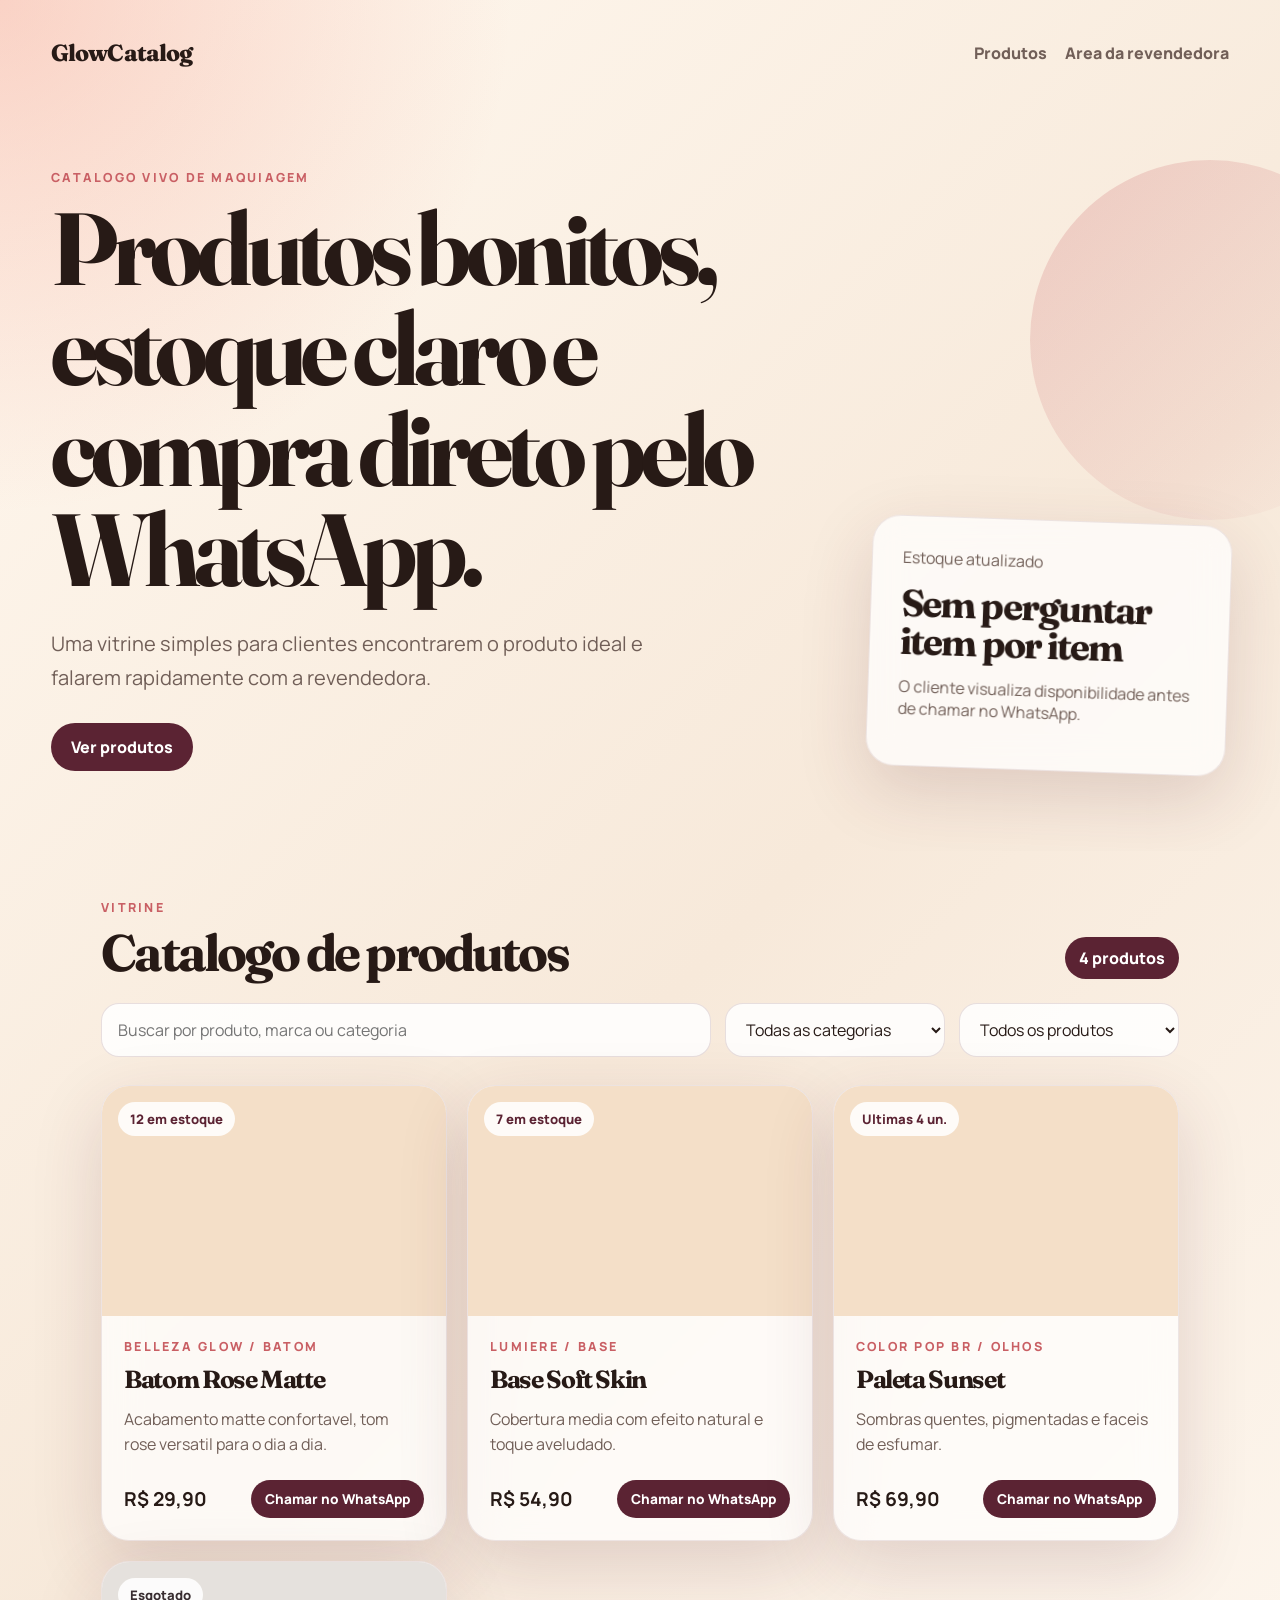
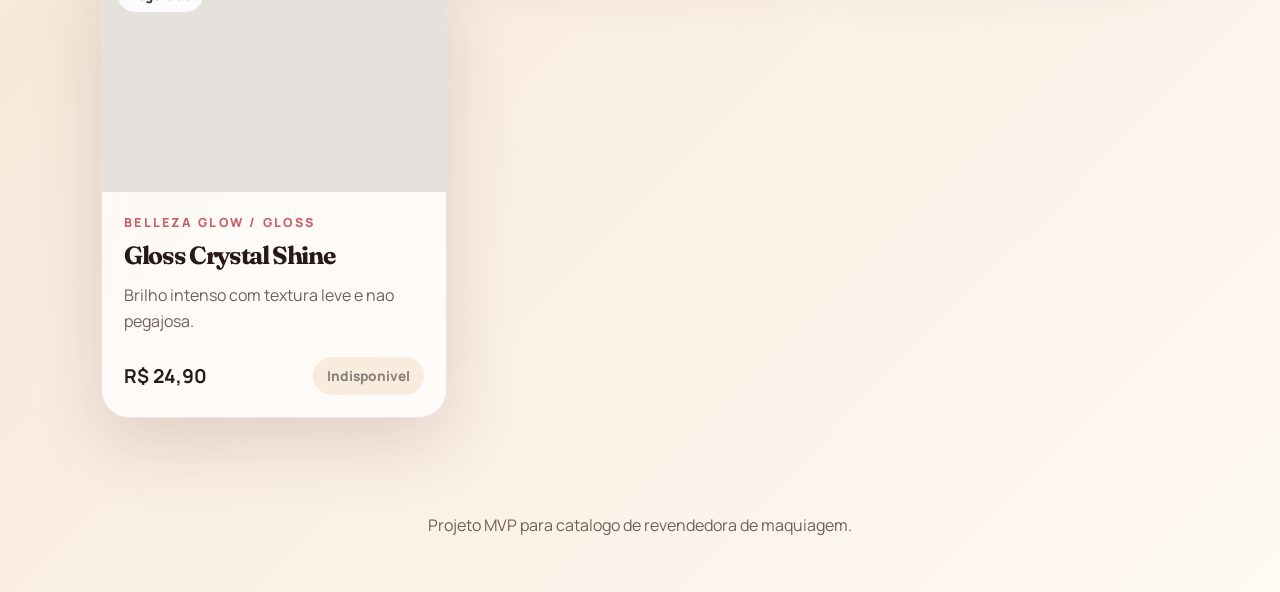
==== index.html @ e666558e "Create Mary Kay product catalog" ====
﻿<!DOCTYPE html>
<html lang="pt-BR">
<head>
  <meta charset="UTF-8">
  <meta name="viewport" content="width=device-width, initial-scale=1.0">
  <title>GlowCatalog | Catalogo de maquiagem</title>
  <link rel="preconnect" href="https://fonts.googleapis.com">
  <link rel="preconnect" href="https://fonts.gstatic.com" crossorigin>
  <link href="https://fonts.googleapis.com/css2?family=Fraunces:opsz,wght@9..144,600;9..144,800&family=Manrope:wght@400;600;700;800&display=swap" rel="stylesheet">
  <link rel="stylesheet" href="assets/styles.css">
</head>
<body>
  <header class="hero">
    <nav class="topbar">
      <a class="brand" href="index.html">GlowCatalog</a>
      <div class="nav-links">
        <a href="#produtos">Produtos</a>
        <a href="admin.html">Area da revendedora</a>
      </div>
    </nav>

    <section class="hero-content">
      <div>
        <p class="eyebrow">Catalogo vivo de maquiagem</p>
        <h1>Produtos bonitos, estoque claro e compra direto pelo WhatsApp.</h1>
        <p class="hero-copy">Uma vitrine simples para clientes encontrarem o produto ideal e falarem rapidamente com a revendedora.</p>
        <a class="button" href="#produtos">Ver produtos</a>
      </div>
      <aside class="hero-card">
        <span>Estoque atualizado</span>
        <strong>Sem perguntar item por item</strong>
        <p>O cliente visualiza disponibilidade antes de chamar no WhatsApp.</p>
      </aside>
    </section>
  </header>

  <main>
    <section class="catalog-section" id="produtos">
      <div class="section-heading">
        <div>
          <p class="eyebrow">Vitrine</p>
          <h2>Catalogo de produtos</h2>
        </div>
        <span class="count" data-product-count>0 produtos</span>
      </div>

      <div class="filters" aria-label="Filtros do catalogo">
        <input type="search" placeholder="Buscar por produto, marca ou categoria" data-search>
        <select data-category aria-label="Filtrar por categoria"></select>
        <select data-stock-filter aria-label="Filtrar por estoque">
          <option value="all">Todos os produtos</option>
          <option value="available">Somente disponiveis</option>
        </select>
      </div>

      <div class="products-grid" data-products></div>
    </section>
  </main>

  <footer>
    <p>Projeto MVP para catalogo de revendedora de maquiagem.</p>
  </footer>

  <script src="scripts/store.js"></script>
  <script src="scripts/catalog.js"></script>
</body>
</html>
---- assets/styles.css ----
﻿:root {
  --ink: #271a16;
  --muted: #715f58;
  --cream: #fff8ef;
  --sand: #f4dfc8;
  --rose: #c95f64;
  --coral: #f08a76;
  --plum: #5b2333;
  --white: #ffffff;
  --shadow: 0 24px 70px rgba(91, 35, 51, 0.16);
  --radius: 28px;
}

* {
  box-sizing: border-box;
}

html {
  scroll-behavior: smooth;
}

body {
  margin: 0;
  background:
    radial-gradient(circle at top left, rgba(240, 138, 118, 0.34), transparent 32rem),
    linear-gradient(135deg, #fff8ef 0%, #f7e9da 48%, #fffaf4 100%);
  color: var(--ink);
  font-family: "Manrope", sans-serif;
}

img, input, select, textarea, button {
  font: inherit;
}

a {
  color: inherit;
  text-decoration: none;
}

button, .button {
  cursor: pointer;
}

.hero {
  min-height: 78vh;
  padding: 24px clamp(18px, 4vw, 64px) 80px;
  position: relative;
  overflow: hidden;
}

.hero::after {
  content: "";
  position: absolute;
  width: 360px;
  height: 360px;
  right: -110px;
  top: 160px;
  border-radius: 999px;
  background: linear-gradient(135deg, rgba(201, 95, 100, 0.25), rgba(255, 248, 239, 0));
  z-index: -1;
}

.topbar {
  display: flex;
  align-items: center;
  justify-content: space-between;
  gap: 20px;
  max-width: 1180px;
  margin: 0 auto;
  padding: 14px 0;
}

.topbar.compact {
  padding: 24px clamp(18px, 4vw, 64px);
}

.brand {
  font-family: "Fraunces", serif;
  font-size: 1.45rem;
  font-weight: 800;
  letter-spacing: -0.04em;
}

.nav-links {
  display: flex;
  align-items: center;
  gap: 18px;
  color: var(--muted);
  font-weight: 800;
}

.hero-content {
  display: grid;
  grid-template-columns: minmax(0, 1fr) 360px;
  align-items: end;
  gap: 44px;
  max-width: 1180px;
  margin: 88px auto 0;
}

.eyebrow {
  color: var(--rose);
  font-size: 0.78rem;
  font-weight: 900;
  letter-spacing: 0.18em;
  margin: 0 0 12px;
  text-transform: uppercase;
}

h1, h2, h3 {
  font-family: "Fraunces", serif;
  letter-spacing: -0.055em;
  line-height: 0.98;
  margin: 0;
}

h1 {
  font-size: clamp(3.1rem, 8vw, 7.8rem);
  max-width: 920px;
}

h2 {
  font-size: clamp(2rem, 4vw, 4rem);
}

h3 {
  font-size: 1.55rem;
}

.hero-copy {
  color: var(--muted);
  font-size: clamp(1rem, 2vw, 1.25rem);
  line-height: 1.7;
  max-width: 650px;
  margin: 28px 0;
}

.button {
  align-items: center;
  background: var(--plum);
  border: 0;
  border-radius: 999px;
  color: var(--white);
  display: inline-flex;
  font-weight: 900;
  justify-content: center;
  padding: 13px 20px;
  transition: transform 180ms ease, box-shadow 180ms ease, opacity 180ms ease;
}

.button:hover {
  box-shadow: 0 18px 36px rgba(91, 35, 51, 0.22);
  transform: translateY(-2px);
}

.button.small {
  font-size: 0.85rem;
  padding: 10px 14px;
}

.button.secondary, .button.ghost {
  background: var(--sand);
  color: var(--ink);
}

.button.ghost {
  background: transparent;
  border: 1px solid rgba(91, 35, 51, 0.16);
}

.disabled {
  opacity: 0.54;
  pointer-events: none;
}

.hero-card, .panel, .product-card, .empty-state {
  background: rgba(255, 255, 255, 0.72);
  border: 1px solid rgba(91, 35, 51, 0.1);
  border-radius: var(--radius);
  box-shadow: var(--shadow);
  backdrop-filter: blur(18px);
}

.hero-card {
  padding: 30px;
  transform: rotate(2deg);
}

.hero-card span, .hero-card p {
  color: var(--muted);
}

.hero-card strong {
  display: block;
  font-family: "Fraunces", serif;
  font-size: 2.35rem;
  letter-spacing: -0.05em;
  line-height: 1;
  margin: 16px 0;
}

.catalog-section, .admin-layout {
  max-width: 1180px;
  margin: 0 auto;
  padding: 48px clamp(18px, 4vw, 64px) 80px;
}

.section-heading {
  align-items: end;
  display: flex;
  justify-content: space-between;
  gap: 20px;
  margin-bottom: 24px;
}

.count {
  background: var(--plum);
  border-radius: 999px;
  color: var(--white);
  font-weight: 900;
  padding: 10px 14px;
}

.filters {
  display: grid;
  grid-template-columns: minmax(220px, 1fr) 220px 220px;
  gap: 14px;
  margin-bottom: 28px;
}

input, select, textarea {
  background: rgba(255, 255, 255, 0.85);
  border: 1px solid rgba(91, 35, 51, 0.14);
  border-radius: 18px;
  color: var(--ink);
  outline: 0;
  padding: 14px 16px;
  width: 100%;
}

input:focus, select:focus, textarea:focus {
  border-color: var(--rose);
  box-shadow: 0 0 0 4px rgba(201, 95, 100, 0.14);
}

.products-grid {
  display: grid;
  grid-template-columns: repeat(3, minmax(0, 1fr));
  gap: 20px;
}

.product-card {
  animation: rise 420ms ease both;
  overflow: hidden;
}

.product-image {
  background-color: var(--sand);
  background-position: center;
  background-size: cover;
  min-height: 230px;
  padding: 16px;
}

.stock-pill {
  background: rgba(255, 255, 255, 0.88);
  border-radius: 999px;
  color: var(--plum);
  display: inline-flex;
  font-size: 0.82rem;
  font-weight: 900;
  padding: 8px 12px;
}

.is-sold-out .product-image {
  filter: grayscale(0.8);
}

.product-info {
  padding: 22px;
}

.product-info p:not(.eyebrow) {
  color: var(--muted);
  line-height: 1.6;
}

.product-footer {
  align-items: center;
  display: flex;
  gap: 14px;
  justify-content: space-between;
  margin-top: 22px;
}

.product-footer strong {
  font-size: 1.2rem;
}

footer {
  color: var(--muted);
  padding: 0 clamp(18px, 4vw, 64px) 40px;
  text-align: center;
}

.admin-body {
  min-height: 100vh;
}

.admin-layout {
  display: grid;
  grid-template-columns: 0.86fr 1.14fr;
  gap: 22px;
  padding-top: 20px;
}

.panel {
  padding: 28px;
}

.intro-panel h1 {
  font-size: clamp(2.5rem, 6vw, 5.6rem);
}

.intro-panel p:not(.eyebrow) {
  color: var(--muted);
  line-height: 1.7;
}

.summary {
  display: grid;
  gap: 10px;
  margin-top: 26px;
}

.summary span {
  background: var(--cream);
  border-radius: 18px;
  padding: 14px 16px;
}

.product-form {
  display: grid;
  grid-template-columns: repeat(2, minmax(0, 1fr));
  gap: 14px;
}

.product-form label {
  color: var(--muted);
  display: grid;
  font-size: 0.88rem;
  font-weight: 900;
  gap: 8px;
}

.full-width, .full-width-panel {
  grid-column: 1 / -1;
}

.toolbar {
  display: flex;
  flex-wrap: wrap;
  gap: 10px;
  justify-content: flex-end;
}

.file-button input {
  display: none;
}

.table-wrap {
  overflow-x: auto;
}

table {
  border-collapse: collapse;
  width: 100%;
}

th, td {
  border-bottom: 1px solid rgba(91, 35, 51, 0.1);
  padding: 14px 10px;
  text-align: left;
  vertical-align: middle;
}

th {
  color: var(--rose);
  font-size: 0.78rem;
  letter-spacing: 0.12em;
  text-transform: uppercase;
}

td span {
  color: var(--muted);
  display: block;
  font-size: 0.86rem;
  margin-top: 4px;
}

.stock-control {
  align-items: center;
  display: flex;
  gap: 8px;
}

.stock-control button, .danger {
  background: var(--sand);
  border: 0;
  border-radius: 14px;
  color: var(--ink);
  font-weight: 900;
  min-width: 38px;
  padding: 10px;
}

.stock-control input {
  max-width: 84px;
  padding: 10px;
  text-align: center;
}

.danger {
  background: #ffe2df;
  color: #9c2828;
}

.empty-state {
  grid-column: 1 / -1;
  padding: 36px;
  text-align: center;
}

@keyframes rise {
  from {
    opacity: 0;
    transform: translateY(16px);
  }
  to {
    opacity: 1;
    transform: translateY(0);
  }
}

@media (max-width: 920px) {
  .hero-content, .admin-layout, .products-grid, .filters {
    grid-template-columns: 1fr;
  }

  .hero-card {
    transform: none;
  }

  .section-heading {
    align-items: start;
    flex-direction: column;
  }
}

@media (max-width: 620px) {
  .nav-links {
    align-items: flex-end;
    flex-direction: column;
    gap: 8px;
  }

  .product-form {
    grid-template-columns: 1fr;
  }

  .product-footer {
    align-items: start;
    flex-direction: column;
  }

  .toolbar {
    justify-content: flex-start;
  }
}
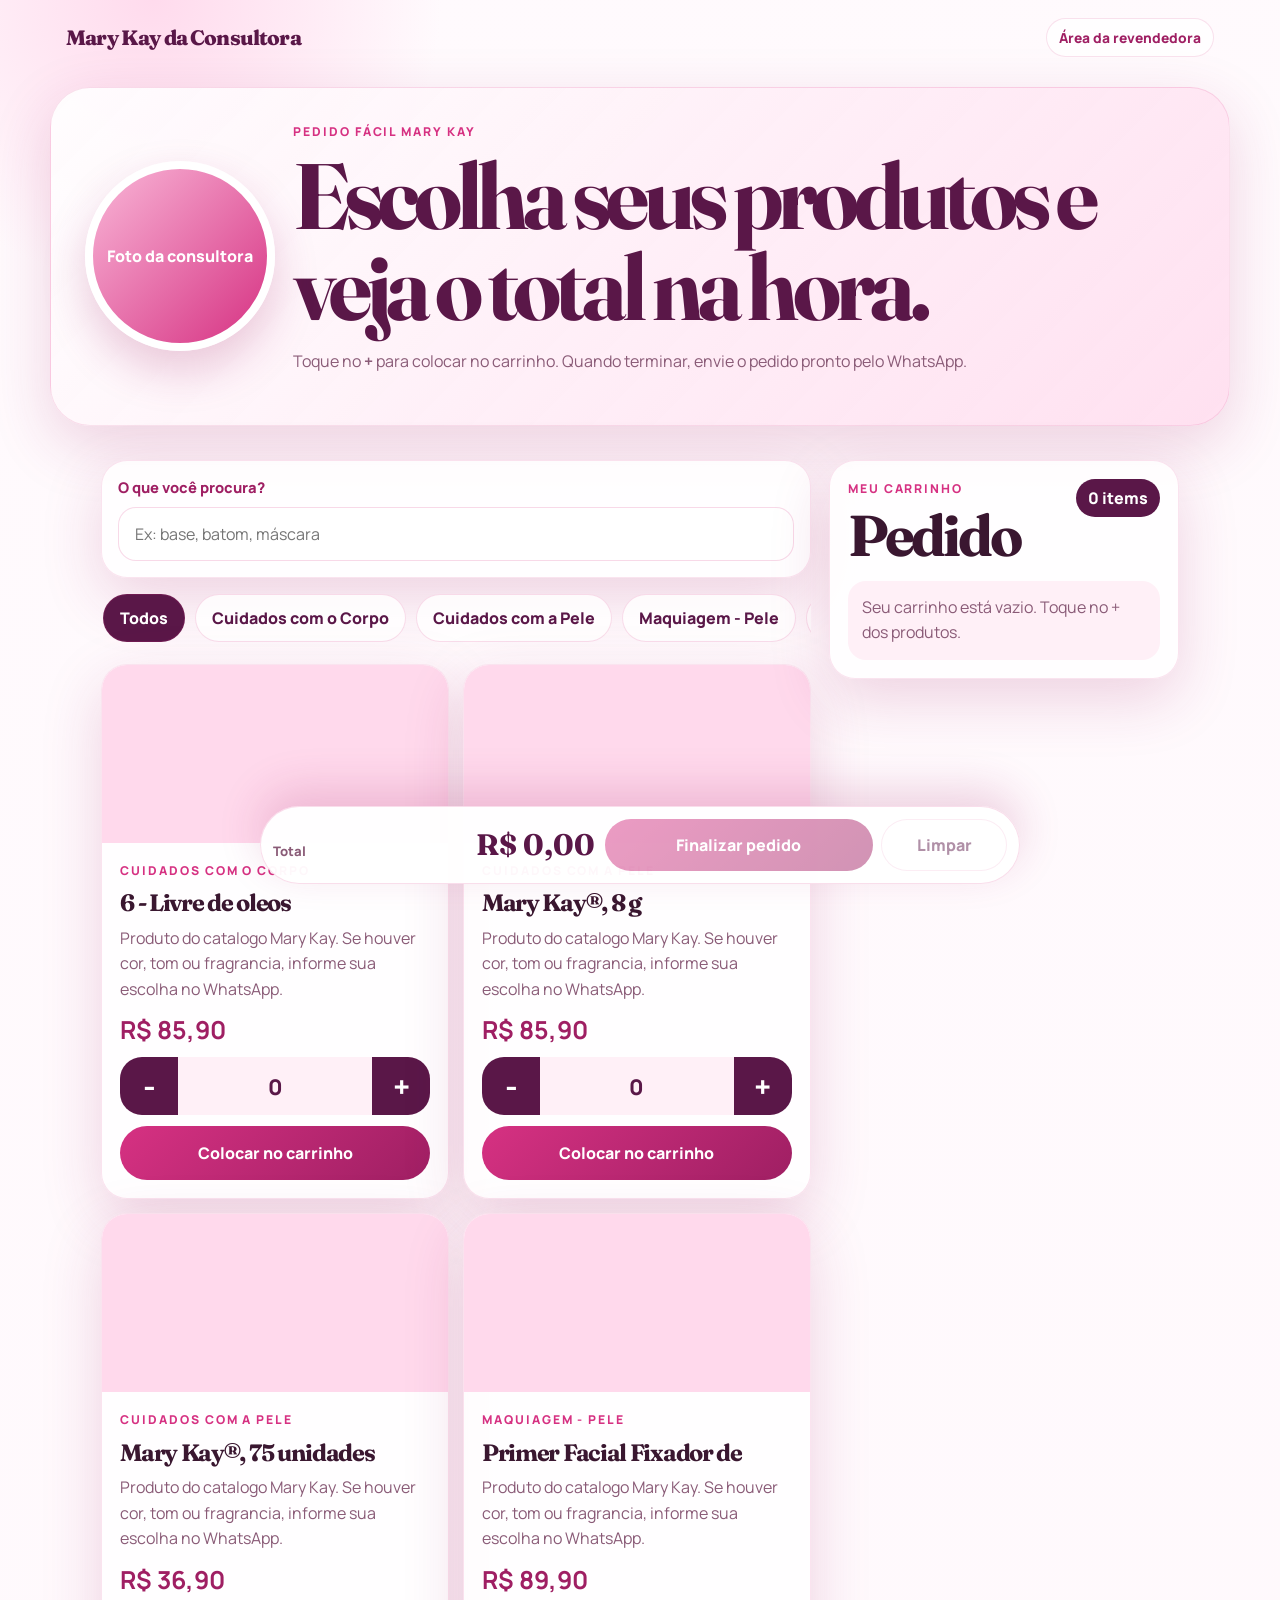
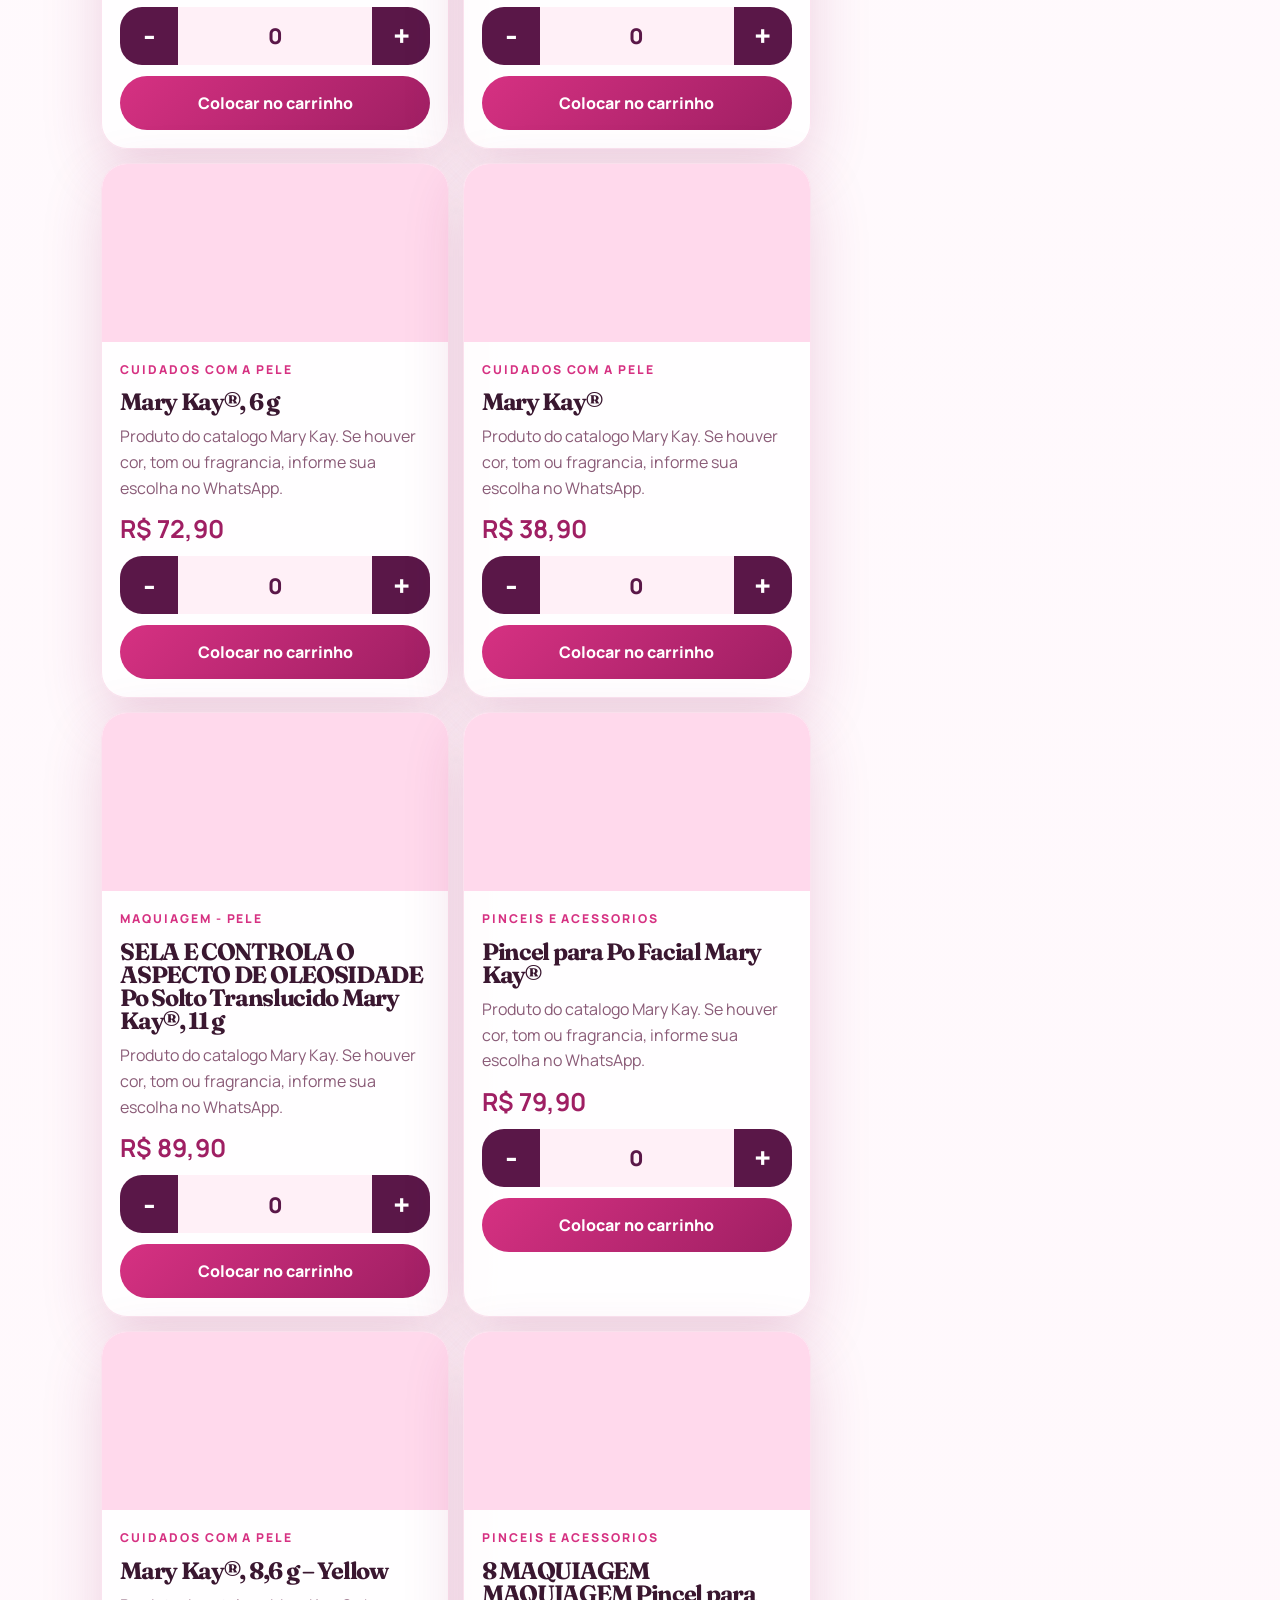
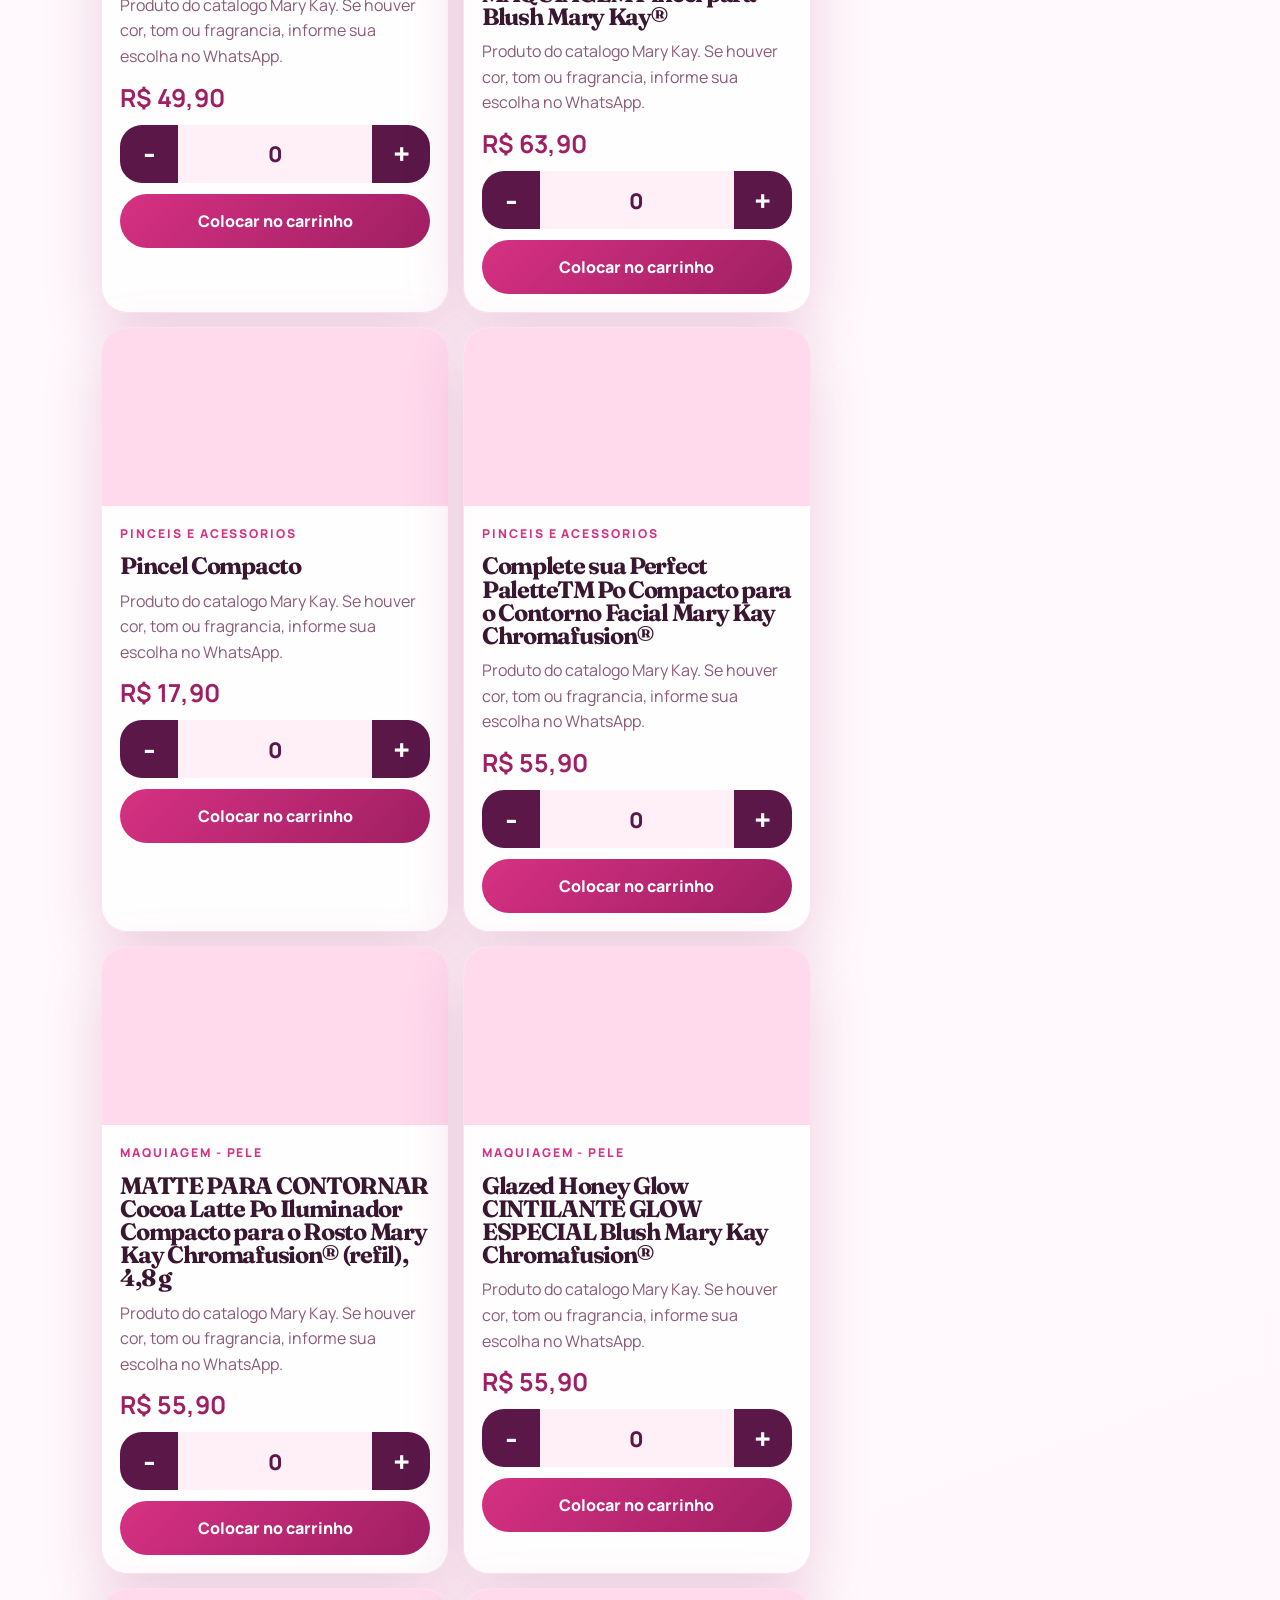
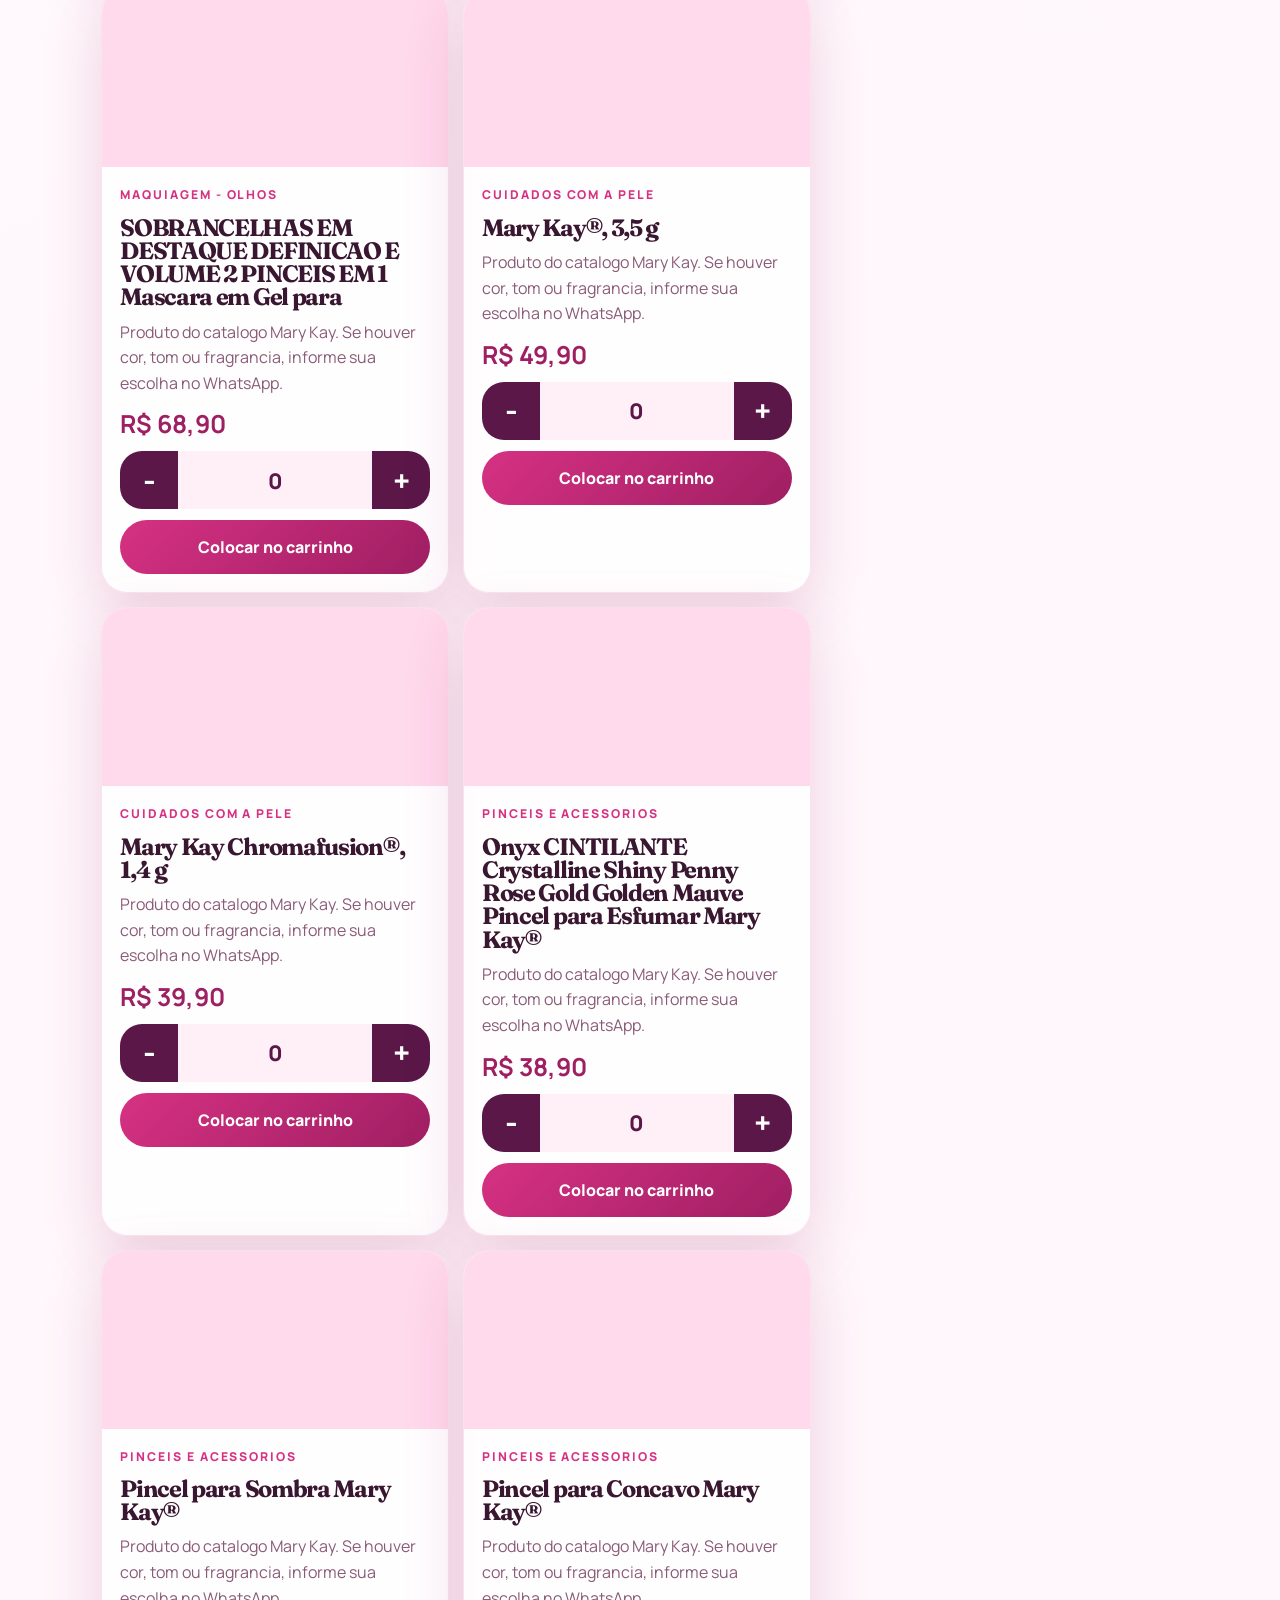
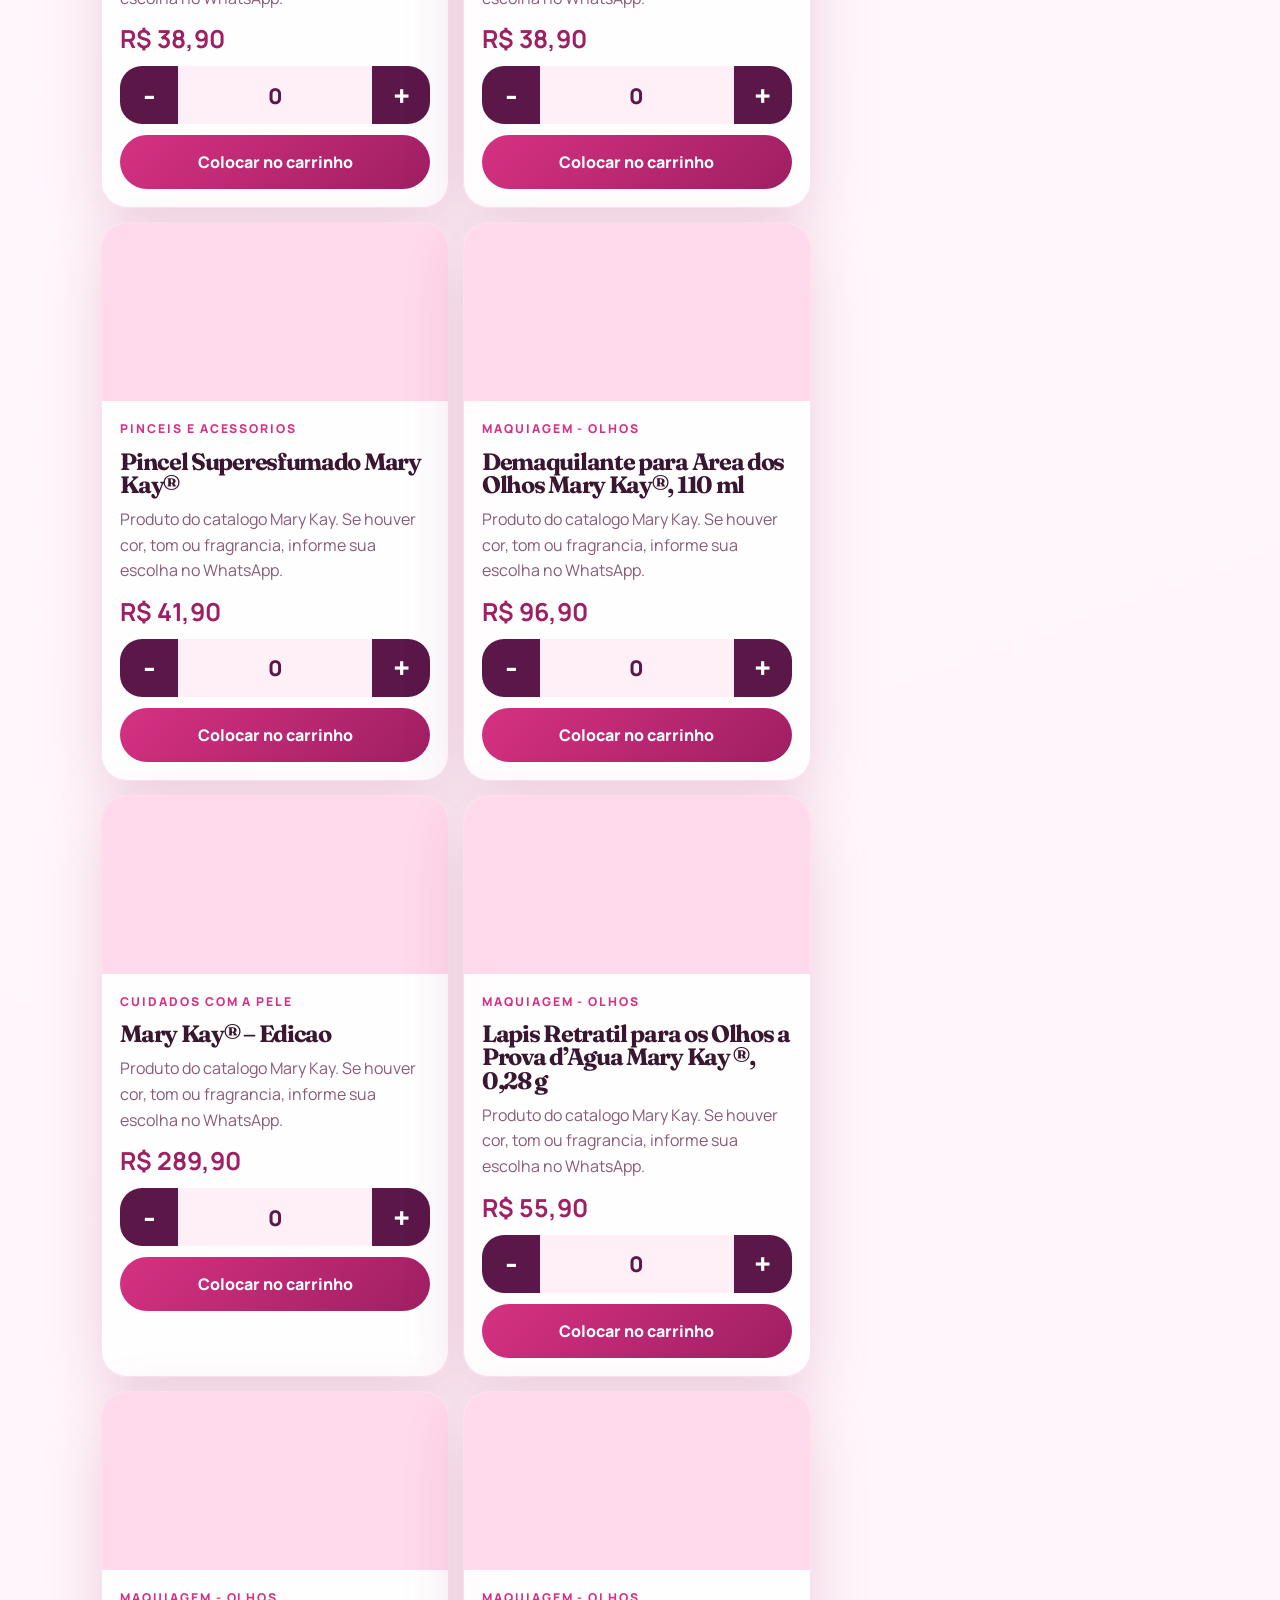
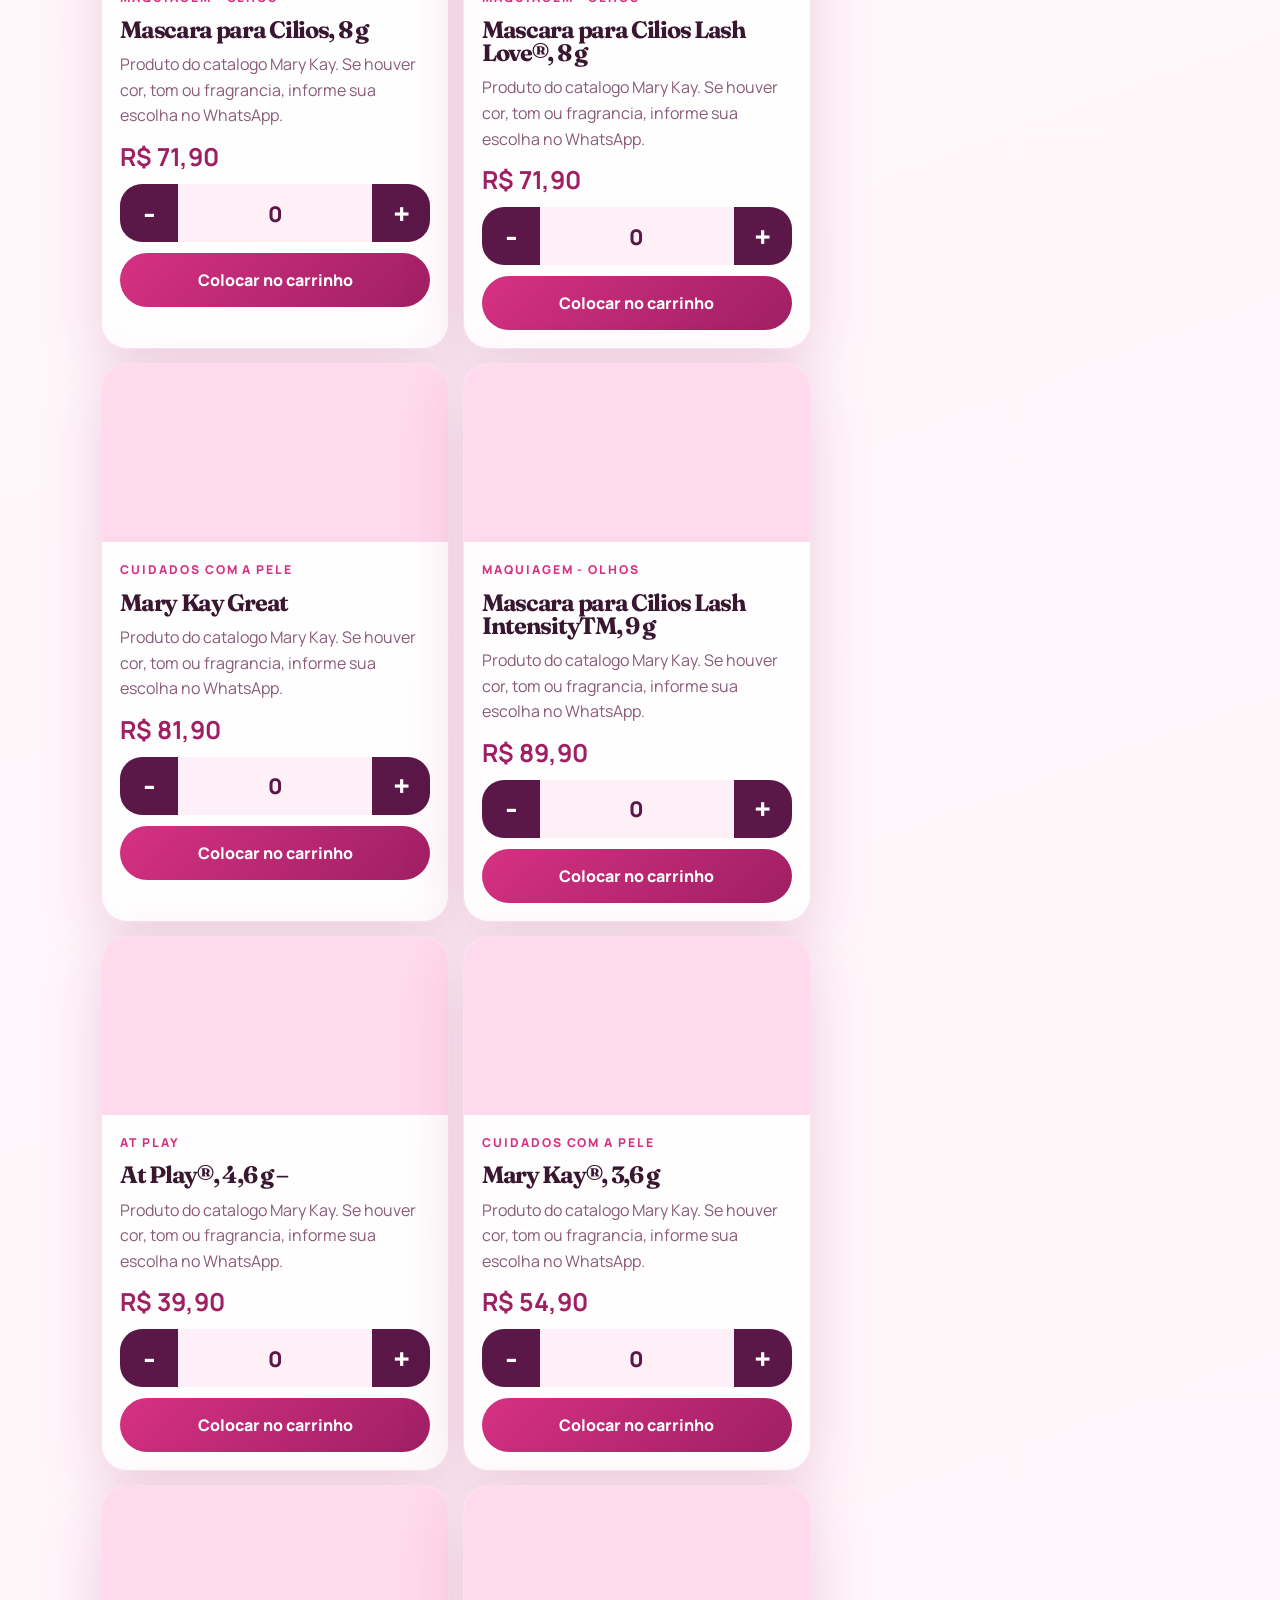
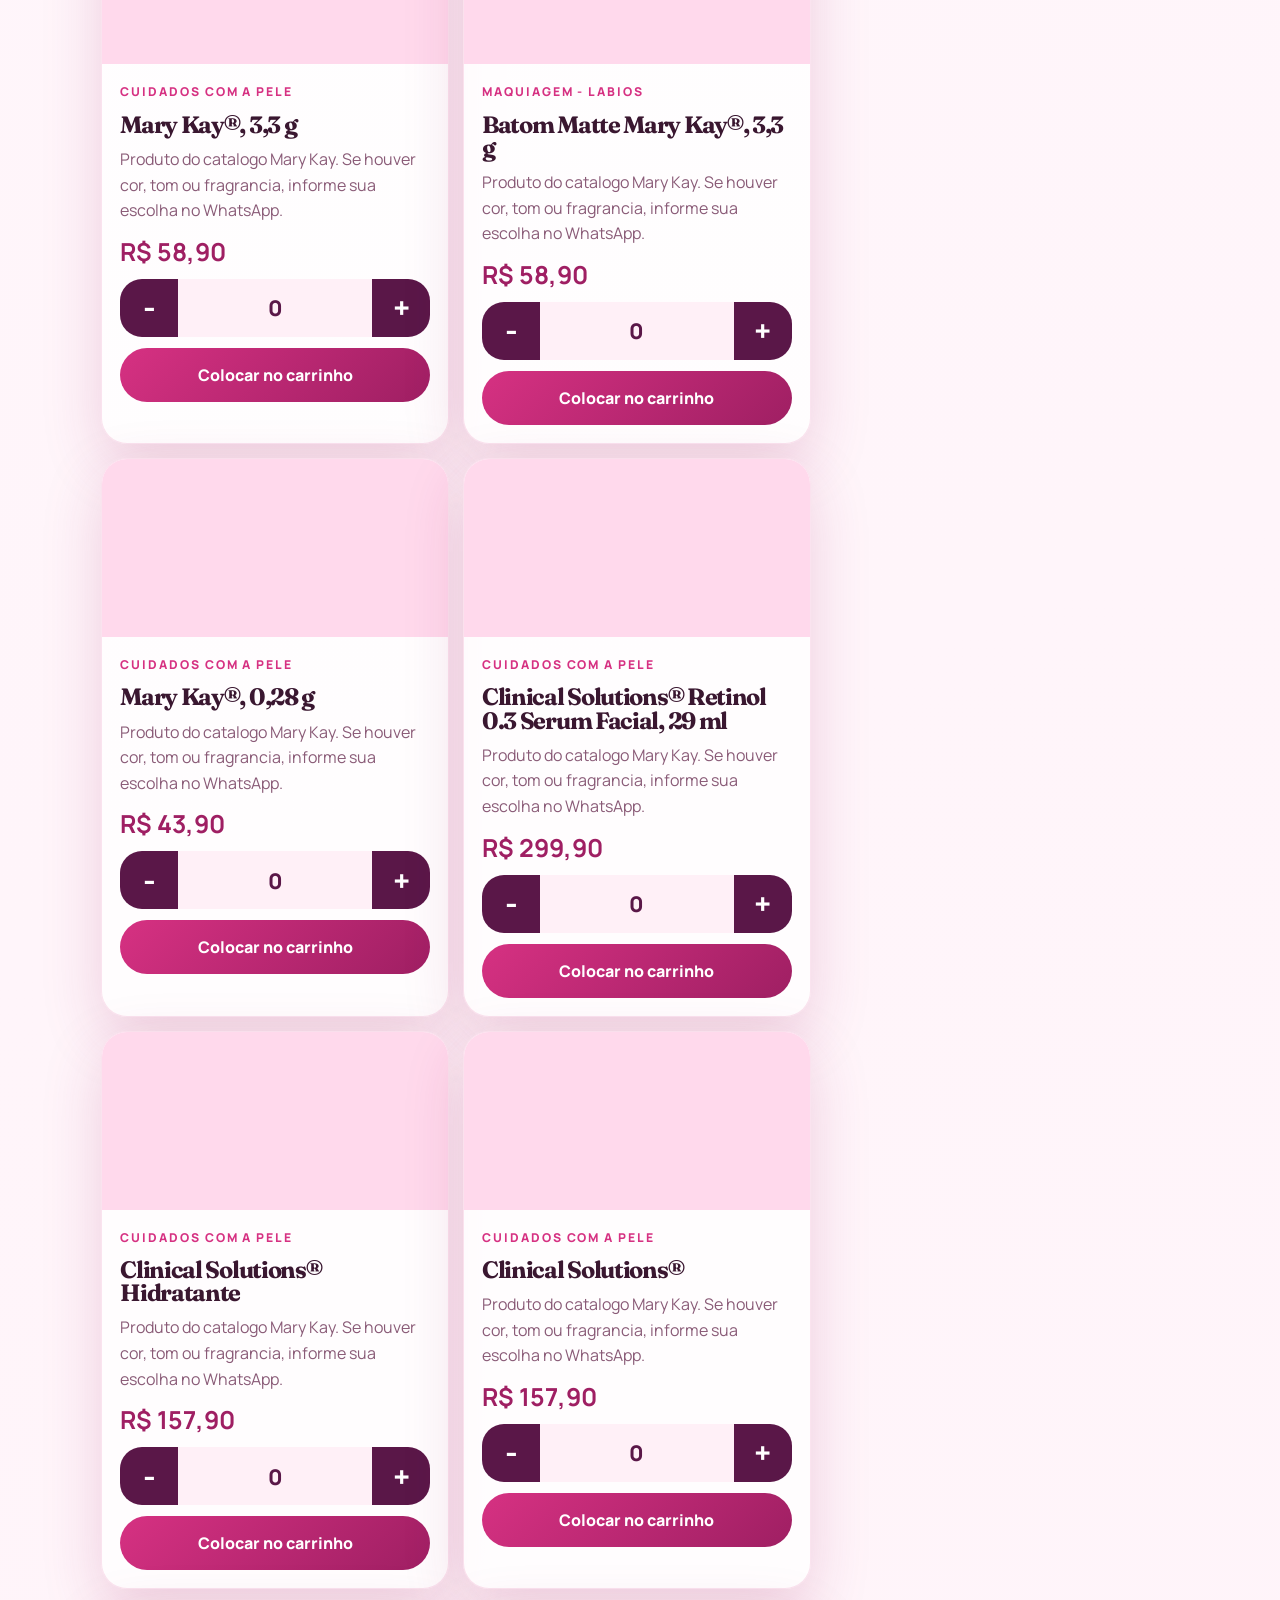
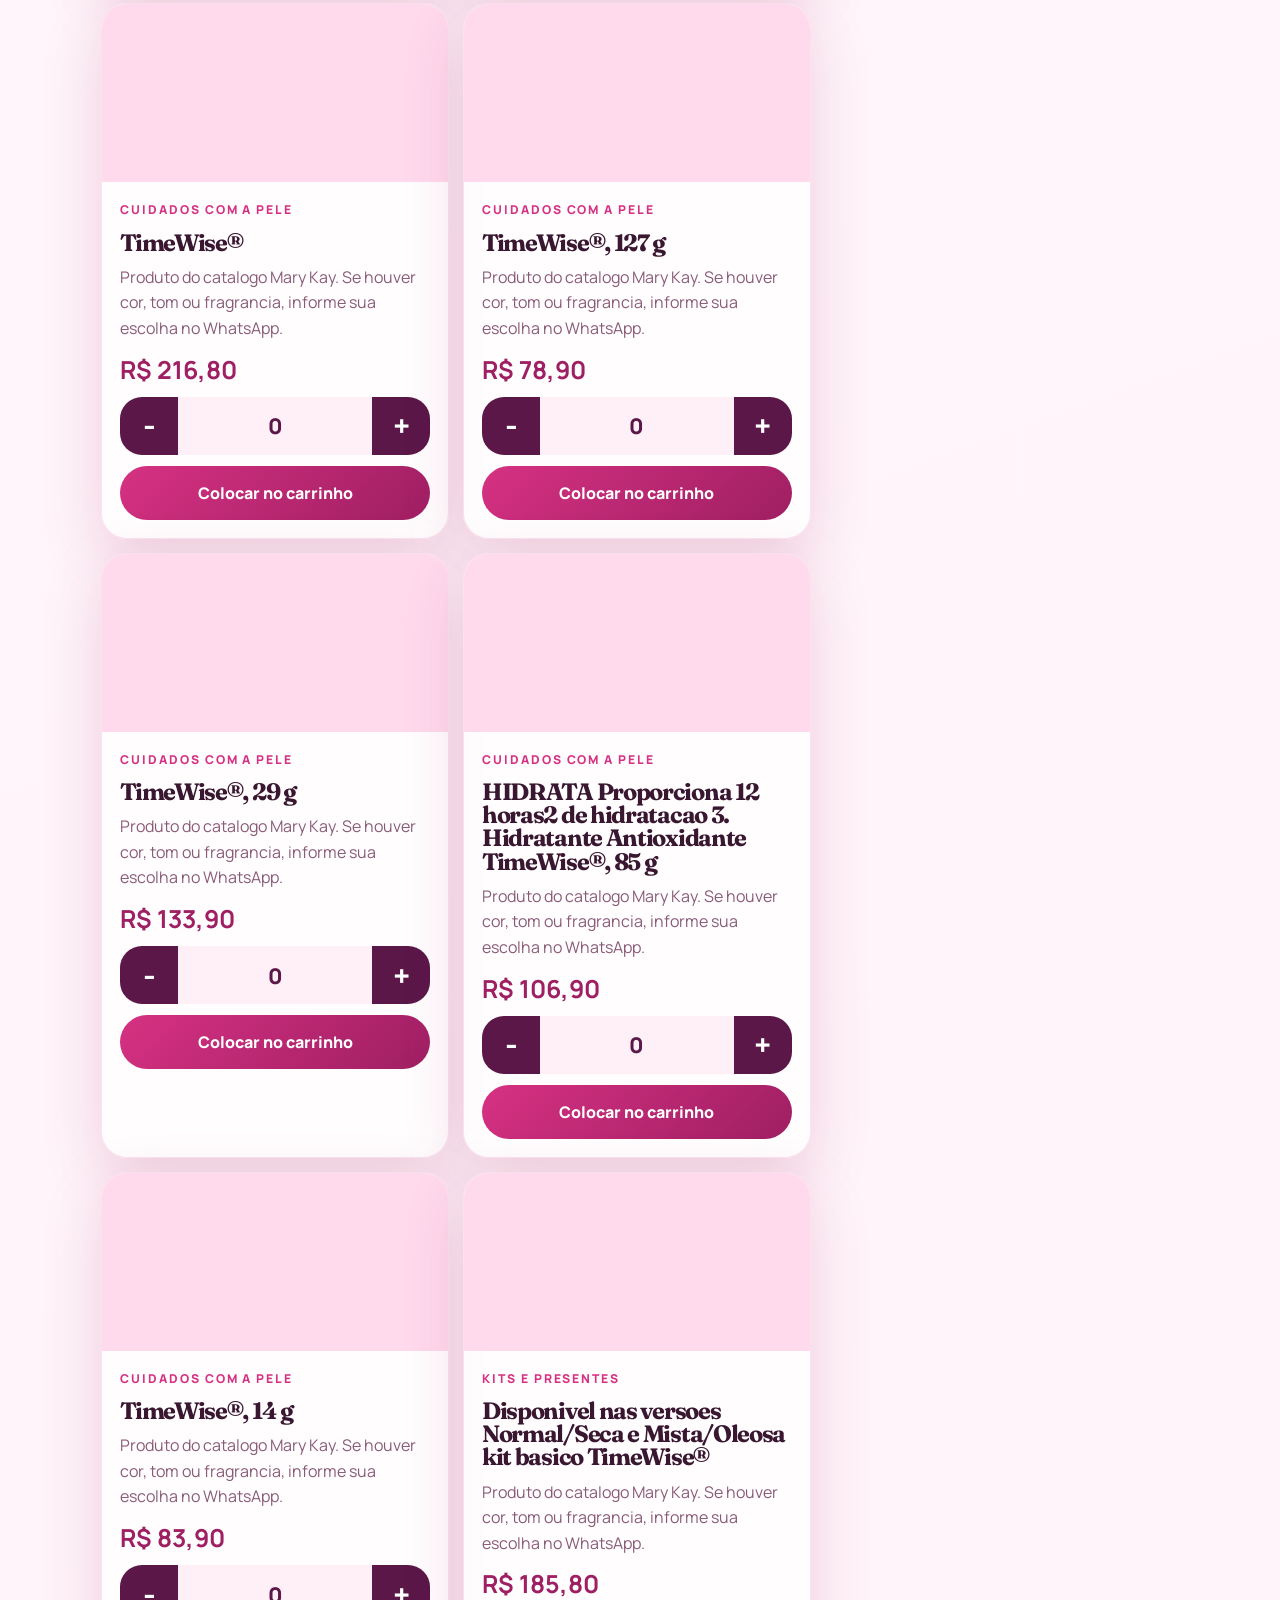
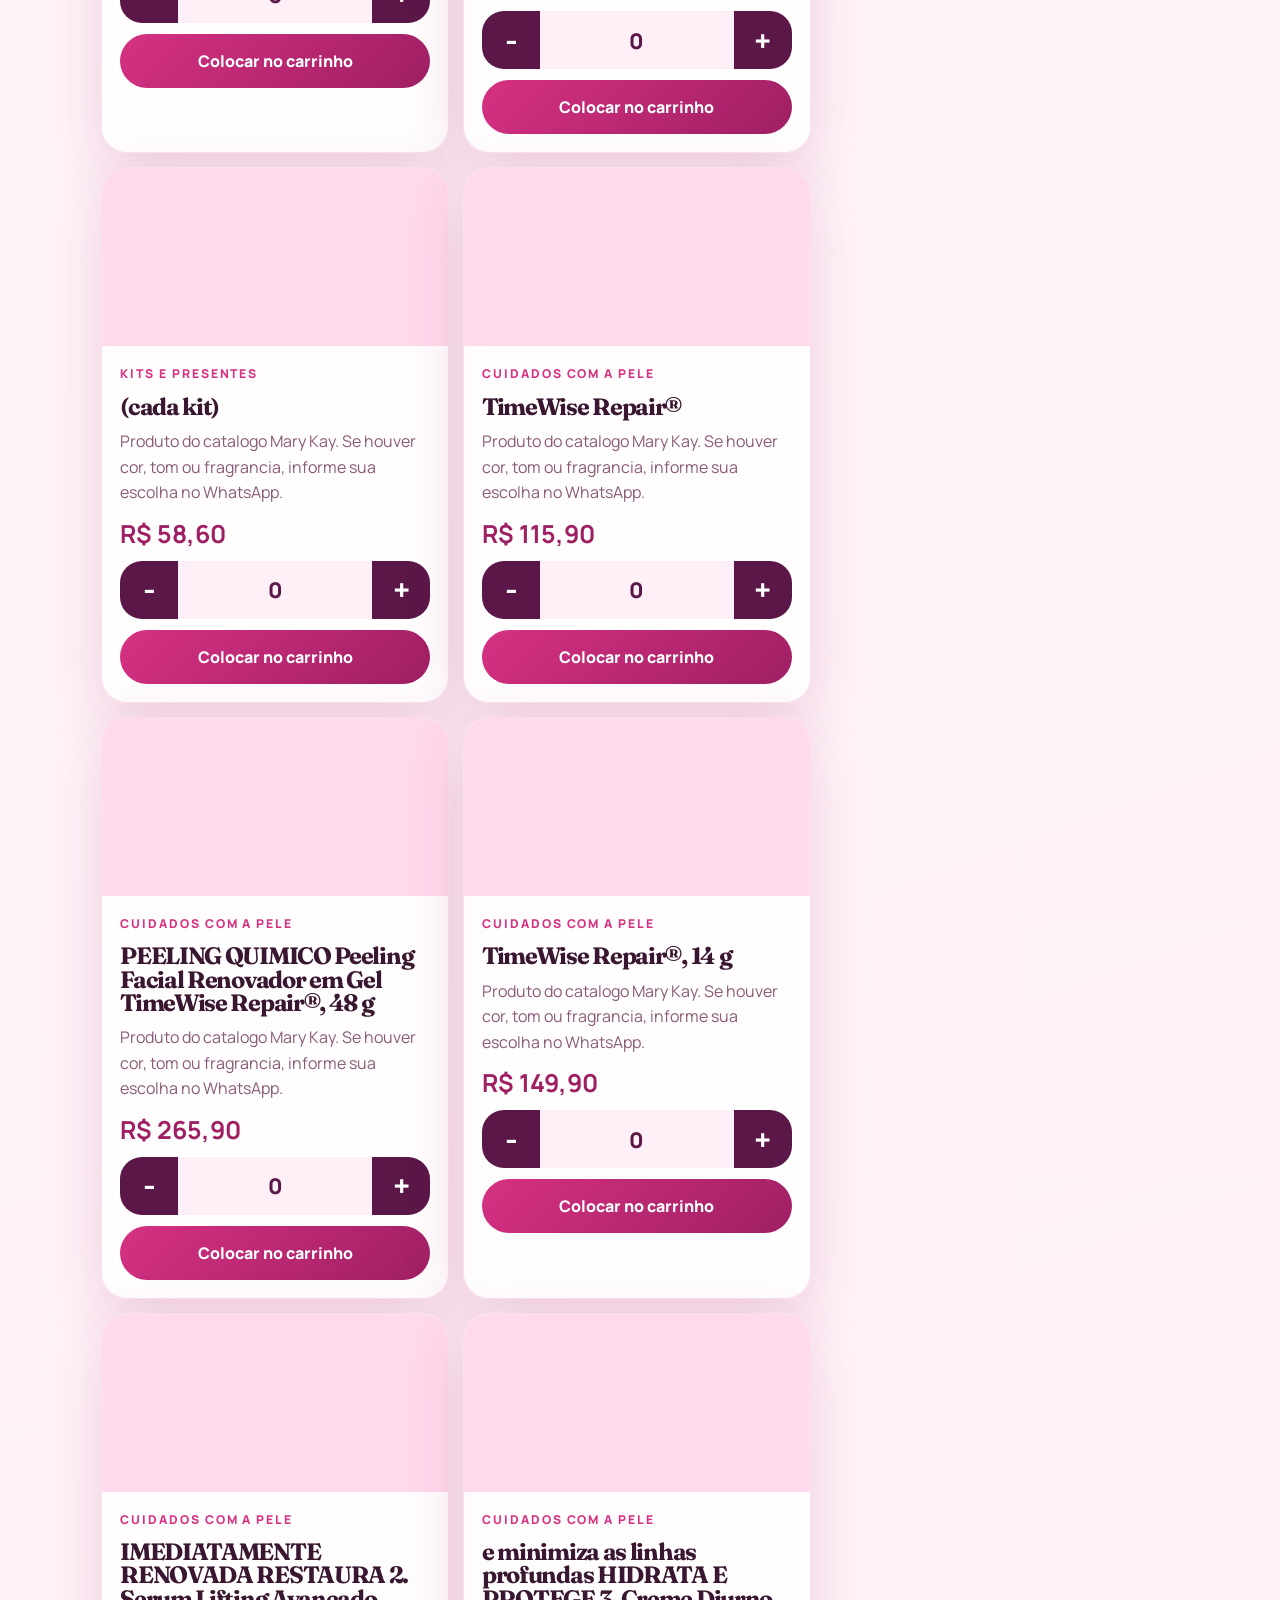
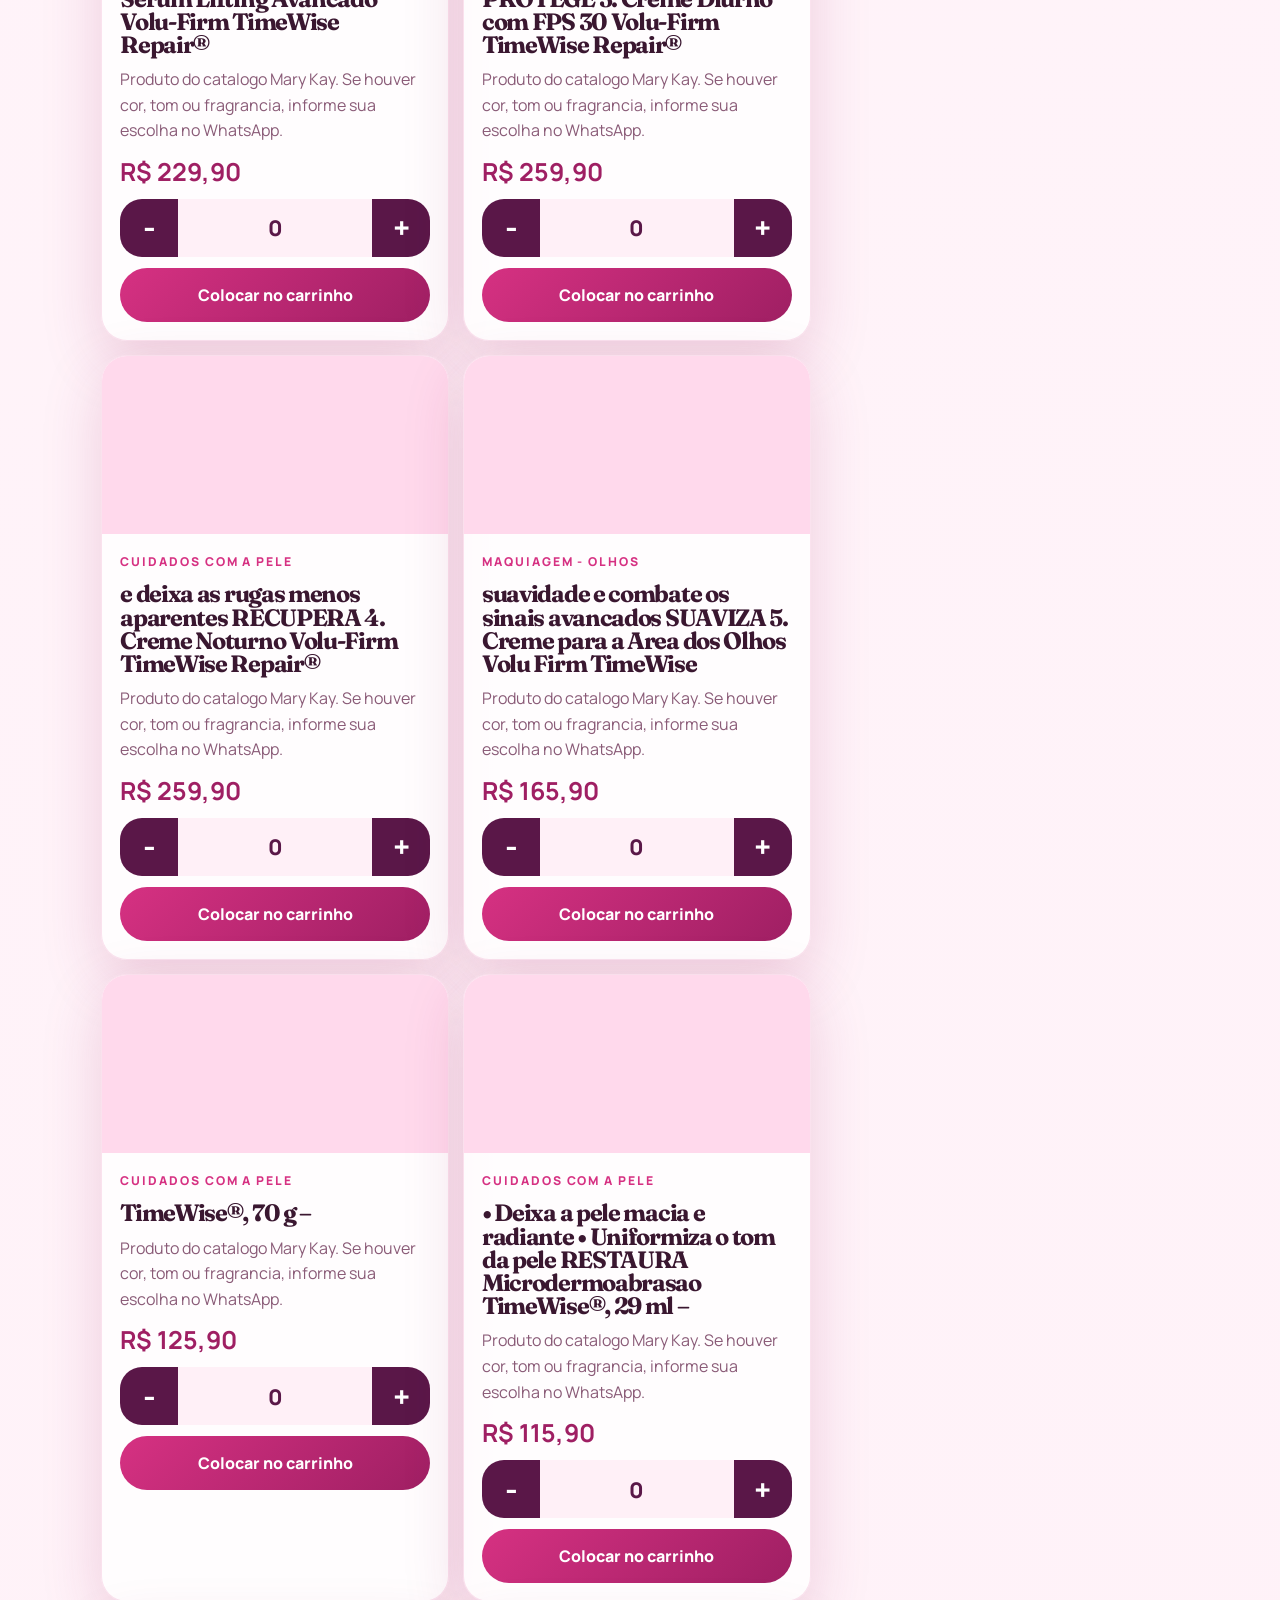
==== commit 7047363d: "Improve catalog README and mobile shopping flow" ====
--- a/index.html
+++ b/index.html
@@ -3,63 +3,66 @@
 <head>
   <meta charset="UTF-8">
   <meta name="viewport" content="width=device-width, initial-scale=1.0">
-  <title>GlowCatalog | Catalogo de maquiagem</title>
+  <title>Catálogo Mary Kay</title>
   <link rel="preconnect" href="https://fonts.googleapis.com">
   <link rel="preconnect" href="https://fonts.gstatic.com" crossorigin>
-  <link href="https://fonts.googleapis.com/css2?family=Fraunces:opsz,wght@9..144,600;9..144,800&family=Manrope:wght@400;600;700;800&display=swap" rel="stylesheet">
+  <link href="https://fonts.googleapis.com/css2?family=Fraunces:opsz,wght@9..144,700;9..144,800&family=Manrope:wght@400;600;700;800&display=swap" rel="stylesheet">
   <link rel="stylesheet" href="assets/styles.css">
 </head>
 <body>
   <header class="hero">
     <nav class="topbar">
-      <a class="brand" href="index.html">GlowCatalog</a>
-      <div class="nav-links">
-        <a href="#produtos">Produtos</a>
-        <a href="admin.html">Area da revendedora</a>
-      </div>
+      <a class="brand" href="index.html">Mary Kay da Consultora</a>
+      <a class="admin-link" href="admin.html">Área da revendedora</a>
     </nav>
 
-    <section class="hero-content">
+    <section class="consultant-banner">
+      <div class="consultant-photo">
+        <img src="assets/consultora.jpg" alt="Foto da consultora Mary Kay" onerror="this.style.display='none'">
+        <span>Foto da consultora</span>
+      </div>
       <div>
-        <p class="eyebrow">Catalogo vivo de maquiagem</p>
-        <h1>Produtos bonitos, estoque claro e compra direto pelo WhatsApp.</h1>
-        <p class="hero-copy">Uma vitrine simples para clientes encontrarem o produto ideal e falarem rapidamente com a revendedora.</p>
-        <a class="button" href="#produtos">Ver produtos</a>
+        <p class="eyebrow">Pedido fácil Mary Kay</p>
+        <h1>Escolha seus produtos e veja o total na hora.</h1>
+        <p>Toque no <strong>+</strong> para colocar no carrinho. Quando terminar, envie o pedido pronto pelo WhatsApp.</p>
       </div>
-      <aside class="hero-card">
-        <span>Estoque atualizado</span>
-        <strong>Sem perguntar item por item</strong>
-        <p>O cliente visualiza disponibilidade antes de chamar no WhatsApp.</p>
-      </aside>
     </section>
   </header>
 
-  <main>
-    <section class="catalog-section" id="produtos">
-      <div class="section-heading">
-        <div>
-          <p class="eyebrow">Vitrine</p>
-          <h2>Catalogo de produtos</h2>
+  <main class="shop-layout">
+    <section class="shop-main" aria-label="Produtos">
+      <div class="easy-search">
+        <label for="search">O que você procura?</label>
+        <input id="search" type="search" placeholder="Ex: base, batom, máscara" data-search>
+      </div>
+      <div class="category-strip" data-categories aria-label="Categorias"></div>
+      <div class="shop-grid" data-products></div>
+    </section>
+
+    <aside class="cart-panel" aria-label="Carrinho">
+      <div class="cart-card">
+        <div class="cart-heading">
+          <div>
+            <p class="eyebrow">Meu carrinho</p>
+            <h2>Pedido</h2>
+          </div>
+          <span data-cart-count>0 itens</span>
         </div>
-        <span class="count" data-product-count>0 produtos</span>
+        <div class="cart-list" data-cart-list></div>
       </div>
-
-      <div class="filters" aria-label="Filtros do catalogo">
-        <input type="search" placeholder="Buscar por produto, marca ou categoria" data-search>
-        <select data-category aria-label="Filtrar por categoria"></select>
-        <select data-stock-filter aria-label="Filtrar por estoque">
-          <option value="all">Todos os produtos</option>
-          <option value="available">Somente disponiveis</option>
-        </select>
-      </div>
-
-      <div class="products-grid" data-products></div>
-    </section>
+    </aside>
   </main>
 
-  <footer>
-    <p>Projeto MVP para catalogo de revendedora de maquiagem.</p>
-  </footer>
+  <section class="checkout-bar" aria-label="Resumo do carrinho">
+    <div class="checkout-total">
+      <span>Total</span>
+      <strong data-cart-total>R$ 0,00</strong>
+    </div>
+    <div class="checkout-actions">
+      <a class="button whatsapp-button disabled" href="#" target="_blank" rel="noreferrer" data-whatsapp-cart>Finalizar pedido</a>
+      <button class="button ghost clear-button" type="button" data-clear-cart disabled>Limpar</button>
+    </div>
+  </section>
 
   <script src="scripts/store.js"></script>
   <script src="scripts/catalog.js"></script>
--- a/assets/styles.css
+++ b/assets/styles.css
@@ -1,479 +1,125 @@
 ﻿:root {
-  --ink: #271a16;
-  --muted: #715f58;
-  --cream: #fff8ef;
-  --sand: #f4dfc8;
-  --rose: #c95f64;
-  --coral: #f08a76;
-  --plum: #5b2333;
+  --ink: #3a1730;
+  --muted: #8a5b77;
+  --pink-50: #fff0f7;
+  --pink-100: #ffd9ec;
+  --pink-500: #d63182;
+  --pink-700: #9f1f63;
+  --plum: #5a1748;
   --white: #ffffff;
-  --shadow: 0 24px 70px rgba(91, 35, 51, 0.16);
-  --radius: 28px;
+  --danger-bg: #ffe1e8;
+  --danger: #a3264a;
+  --shadow: 0 20px 60px rgba(159, 31, 99, 0.18);
+  --radius: 26px;
+  --checkout-height: 112px;
 }
 
-* {
-  box-sizing: border-box;
-}
-
-html {
-  scroll-behavior: smooth;
-}
-
+* { box-sizing: border-box; }
+html { scroll-behavior: smooth; }
 body {
   margin: 0;
-  background:
-    radial-gradient(circle at top left, rgba(240, 138, 118, 0.34), transparent 32rem),
-    linear-gradient(135deg, #fff8ef 0%, #f7e9da 48%, #fffaf4 100%);
+  min-width: 320px;
+  background: radial-gradient(circle at 12% 0%, rgba(255, 217, 236, .95), transparent 18rem), linear-gradient(160deg, #fffafd 0%, #fff0f7 52%, #ffe4f1 100%);
   color: var(--ink);
   font-family: "Manrope", sans-serif;
+  padding-bottom: calc(var(--checkout-height) + env(safe-area-inset-bottom));
 }
-
-img, input, select, textarea, button {
-  font: inherit;
+img, input, textarea, button { font: inherit; }
+a { color: inherit; text-decoration: none; }
+button, .button { cursor: pointer; }
+.topbar { align-items: center; display: flex; gap: 12px; justify-content: space-between; margin: 0 auto; max-width: 1180px; padding: 18px 16px 8px; }
+.brand { color: var(--plum); font-family: "Fraunces", serif; font-size: 1.3rem; font-weight: 800; letter-spacing: -.04em; }
+.admin-link, .nav-links a { background: rgba(255,255,255,.72); border: 1px solid rgba(214,49,130,.14); border-radius: 999px; color: var(--pink-700); font-size: .86rem; font-weight: 900; padding: 9px 12px; }
+.nav-links { display: flex; gap: 10px; }
+.consultant-banner { align-items: center; background: linear-gradient(135deg, rgba(255,255,255,.88), rgba(255,217,236,.78)); border: 1px solid rgba(214,49,130,.14); border-radius: 0 0 34px 34px; box-shadow: var(--shadow); display: grid; gap: 18px; margin: 10px 12px 18px; padding: 18px; }
+.consultant-photo { align-items: center; aspect-ratio: 1; background: linear-gradient(135deg, #f9b6d7, var(--pink-500)); border: 8px solid var(--white); border-radius: 999px; box-shadow: 0 20px 44px rgba(159,31,99,.22); color: var(--white); display: flex; font-weight: 900; justify-content: center; justify-self: center; max-width: 180px; overflow: hidden; position: relative; text-align: center; width: 68vw; }
+.consultant-photo img { height: 100%; inset: 0; object-fit: cover; position: absolute; width: 100%; z-index: 2; }
+.eyebrow { color: var(--pink-500); font-size: .76rem; font-weight: 900; letter-spacing: .16em; margin: 0 0 10px; text-transform: uppercase; }
+h1, h2, h3 { font-family: "Fraunces", serif; letter-spacing: -.055em; line-height: .98; margin: 0; }
+h1 { color: var(--plum); font-size: clamp(2.45rem, 13vw, 5.8rem); }
+h2 { font-size: clamp(1.85rem, 8vw, 3.6rem); }
+h3 { font-size: 1.48rem; }
+p { color: var(--muted); line-height: 1.6; }
+.button { align-items: center; background: linear-gradient(135deg, var(--pink-500), var(--pink-700)); border: 0; border-radius: 999px; color: var(--white); display: inline-flex; font-weight: 900; justify-content: center; padding: 14px 18px; transition: transform .18s ease, box-shadow .18s ease, opacity .18s ease; }
+.button:hover { box-shadow: 0 16px 34px rgba(159,31,99,.26); transform: translateY(-1px); }
+.button.secondary, .button.ghost { background: var(--pink-100); color: var(--plum); }
+.button.ghost { background: var(--white); border: 1px solid rgba(214,49,130,.18); }
+.disabled, button:disabled { opacity: .48; pointer-events: none; }
+.shop-layout, .admin-layout { display: grid; gap: 18px; margin: 0 auto; max-width: 1180px; padding: 0 12px 26px; }
+.easy-search, .shop-card, .cart-card, .panel, .empty-state, .login-card { background: rgba(255,255,255,.82); border: 1px solid rgba(214,49,130,.13); border-radius: var(--radius); box-shadow: var(--shadow); overflow: hidden; }
+.easy-search { display: grid; gap: 10px; margin-bottom: 14px; padding: 16px; }
+.easy-search label, .product-form label, .login-card label { color: var(--pink-700); font-size: .92rem; font-weight: 900; }
+input, textarea { background: rgba(255,255,255,.94); border: 1px solid rgba(214,49,130,.18); border-radius: 18px; color: var(--ink); outline: 0; padding: 15px 16px; width: 100%; }
+input:focus, textarea:focus { border-color: var(--pink-500); box-shadow: 0 0 0 4px rgba(214,49,130,.14); }
+.category-strip { display: flex; gap: 10px; margin: 0 0 14px; overflow-x: auto; padding: 2px 2px 8px; }
+.chip { background: rgba(255,255,255,.82); border: 1px solid rgba(214,49,130,.16); border-radius: 999px; color: var(--plum); flex: 0 0 auto; font-weight: 900; padding: 12px 16px; }
+.chip.active { background: var(--plum); color: var(--white); }
+.shop-grid { display: grid; gap: 14px; }
+.shop-card { animation: rise .42s ease both; transition: transform .3s ease, box-shadow .3s ease; }
+.shop-card:hover { transform: scale(1.02); }
+.shop-image { background-color: var(--pink-100); background-position: center; background-size: cover; min-height: 178px; padding: 14px; }
+.tag-pill { background: rgba(255,255,255,.92); border-radius: 999px; color: var(--pink-700); display: inline-flex; font-size: .82rem; font-weight: 900; padding: 8px 12px; }
+.shop-info { display: grid; gap: 11px; padding: 18px; }
+.shop-info p { margin: 0; }
+.price { color: var(--pink-700); font-size: 1.55rem; }
+.big-actions { align-items: center; background: var(--pink-50); border-radius: 22px; display: grid; grid-template-columns: 58px 1fr 58px; overflow: hidden; }
+.big-actions button { background: var(--plum); border: 0; color: var(--white); font-size: 1.9rem; font-weight: 900; min-height: 58px; }
+.big-actions span { color: var(--plum); font-size: 1.35rem; font-weight: 900; text-align: center; }
+.add-button { padding: 16px; width: 100%; }
+.cart-panel { display: none; }
+.cart-card { padding: 18px; }
+.cart-heading { align-items: start; display: flex; justify-content: space-between; gap: 16px; margin-bottom: 16px; }
+.cart-heading span { background: var(--plum); border-radius: 999px; color: var(--white); font-weight: 900; padding: 8px 12px; white-space: nowrap; }
+.cart-list { display: grid; gap: 10px; }
+.cart-empty, .cart-row { background: var(--pink-50); border-radius: 18px; margin: 0; padding: 14px; }
+.cart-row { align-items: center; display: flex; gap: 12px; justify-content: space-between; }
+.cart-row span { color: var(--muted); display: block; font-size: .9rem; margin-top: 4px; }
+.cart-row button, .danger { background: var(--danger-bg); border: 0; border-radius: 999px; color: var(--danger); font-weight: 900; padding: 9px 12px; }
+.checkout-bar { align-items: center; background: rgba(255,255,255,.96); border: 1px solid rgba(214,49,130,.16); border-radius: 24px 24px 0 0; bottom: 0; box-shadow: 0 -16px 44px rgba(159,31,99,.18); display: grid; gap: 10px; left: 0; min-height: var(--checkout-height); padding: 12px 12px calc(12px + env(safe-area-inset-bottom)); position: fixed; right: 0; z-index: 20; }
+.checkout-total { align-items: end; display: flex; justify-content: space-between; gap: 12px; }
+.checkout-total span { color: var(--muted); font-size: .82rem; font-weight: 900; }
+.checkout-total strong { color: var(--plum); font-family: "Fraunces", serif; font-size: 1.85rem; line-height: 1; }
+.checkout-actions { display: grid; gap: 8px; grid-template-columns: 1fr auto; }
+.whatsapp-button, .clear-button { min-height: 48px; width: 100%; }
+.admin-body { padding-bottom: 0; }
+.login-screen { display: grid; min-height: calc(100vh - 86px); padding: 24px 14px 46px; place-items: center; }
+.login-screen.is-hidden, .admin-layout.is-locked { display: none; }
+.login-card { display: grid; gap: 14px; max-width: 460px; padding: 24px; width: 100%; }
+.login-error { color: var(--danger); font-weight: 900; margin: 0; min-height: 1.4em; }
+.panel { padding: 22px; }
+.summary { display: grid; gap: 10px; margin-top: 24px; }
+.summary span { background: var(--pink-50); border-radius: 18px; padding: 14px 16px; }
+.section-heading { display: grid; gap: 16px; margin-bottom: 22px; }
+.product-form { display: grid; gap: 14px; }
+.product-form label { display: grid; gap: 8px; }
+.toolbar { display: flex; flex-wrap: wrap; gap: 10px; }
+.file-button input { display: none; }
+.table-wrap { overflow-x: auto; }
+table { border-collapse: collapse; min-width: 760px; width: 100%; }
+th, td { border-bottom: 1px solid rgba(214,49,130,.12); padding: 14px 10px; text-align: left; vertical-align: middle; }
+th { color: var(--pink-500); font-size: .78rem; letter-spacing: .12em; text-transform: uppercase; }
+td span { color: var(--muted); display: block; font-size: .86rem; margin-top: 4px; }
+.stock-control { align-items: center; display: flex; gap: 8px; }
+.stock-control button { background: var(--pink-100); border: 0; border-radius: 14px; color: var(--plum); font-weight: 900; min-width: 38px; padding: 10px; }
+.stock-control input { max-width: 84px; padding: 10px; text-align: center; }
+.full-width, .full-width-panel { grid-column: 1 / -1; }
+.empty-state { grid-column: 1 / -1; padding: 34px; text-align: center; }
+@keyframes rise { from { opacity: 0; transform: translateY(16px); } to { opacity: 1; transform: translateY(0); } }
+@media (min-width: 620px) {
+  :root { --checkout-height: 88px; }
+  .consultant-banner { grid-template-columns: 190px 1fr; margin: 16px 24px 24px; padding: 24px; }
+  .consultant-photo { max-width: 190px; width: 190px; }
+  .shop-layout, .admin-layout { padding-inline: 24px; }
+  .shop-grid { grid-template-columns: repeat(2, minmax(0, 1fr)); }
+  .checkout-bar { border-radius: 999px; bottom: 16px; grid-template-columns: minmax(190px, .8fr) minmax(330px, 1fr); left: 50%; max-width: 760px; min-height: 0; padding: 12px; right: auto; transform: translateX(-50%); width: calc(100% - 32px); }
+  .checkout-actions { grid-template-columns: 1fr 126px; }
+  .product-form { grid-template-columns: repeat(2, minmax(0, 1fr)); }
 }
-
-a {
-  color: inherit;
-  text-decoration: none;
+@media (min-width: 980px) {
+  body { --checkout-height: 0px; padding-bottom: 118px; }
+  .consultant-banner { border-radius: 40px; margin: 22px auto 34px; max-width: 1180px; padding: 34px; }
+  .shop-layout { grid-template-columns: minmax(0, 1fr) 350px; padding: 0 clamp(24px, 4vw, 64px) 40px; }
+  .cart-panel { display: block; position: sticky; top: 18px; }
+  .admin-layout { grid-template-columns: .86fr 1.14fr; padding: 20px clamp(24px, 4vw, 64px) 80px; }
+  .section-heading { align-items: end; display: flex; justify-content: space-between; }
 }
-
-button, .button {
-  cursor: pointer;
-}
-
-.hero {
-  min-height: 78vh;
-  padding: 24px clamp(18px, 4vw, 64px) 80px;
-  position: relative;
-  overflow: hidden;
-}
-
-.hero::after {
-  content: "";
-  position: absolute;
-  width: 360px;
-  height: 360px;
-  right: -110px;
-  top: 160px;
-  border-radius: 999px;
-  background: linear-gradient(135deg, rgba(201, 95, 100, 0.25), rgba(255, 248, 239, 0));
-  z-index: -1;
-}
-
-.topbar {
-  display: flex;
-  align-items: center;
-  justify-content: space-between;
-  gap: 20px;
-  max-width: 1180px;
-  margin: 0 auto;
-  padding: 14px 0;
-}
-
-.topbar.compact {
-  padding: 24px clamp(18px, 4vw, 64px);
-}
-
-.brand {
-  font-family: "Fraunces", serif;
-  font-size: 1.45rem;
-  font-weight: 800;
-  letter-spacing: -0.04em;
-}
-
-.nav-links {
-  display: flex;
-  align-items: center;
-  gap: 18px;
-  color: var(--muted);
-  font-weight: 800;
-}
-
-.hero-content {
-  display: grid;
-  grid-template-columns: minmax(0, 1fr) 360px;
-  align-items: end;
-  gap: 44px;
-  max-width: 1180px;
-  margin: 88px auto 0;
-}
-
-.eyebrow {
-  color: var(--rose);
-  font-size: 0.78rem;
-  font-weight: 900;
-  letter-spacing: 0.18em;
-  margin: 0 0 12px;
-  text-transform: uppercase;
-}
-
-h1, h2, h3 {
-  font-family: "Fraunces", serif;
-  letter-spacing: -0.055em;
-  line-height: 0.98;
-  margin: 0;
-}
-
-h1 {
-  font-size: clamp(3.1rem, 8vw, 7.8rem);
-  max-width: 920px;
-}
-
-h2 {
-  font-size: clamp(2rem, 4vw, 4rem);
-}
-
-h3 {
-  font-size: 1.55rem;
-}
-
-.hero-copy {
-  color: var(--muted);
-  font-size: clamp(1rem, 2vw, 1.25rem);
-  line-height: 1.7;
-  max-width: 650px;
-  margin: 28px 0;
-}
-
-.button {
-  align-items: center;
-  background: var(--plum);
-  border: 0;
-  border-radius: 999px;
-  color: var(--white);
-  display: inline-flex;
-  font-weight: 900;
-  justify-content: center;
-  padding: 13px 20px;
-  transition: transform 180ms ease, box-shadow 180ms ease, opacity 180ms ease;
-}
-
-.button:hover {
-  box-shadow: 0 18px 36px rgba(91, 35, 51, 0.22);
-  transform: translateY(-2px);
-}
-
-.button.small {
-  font-size: 0.85rem;
-  padding: 10px 14px;
-}
-
-.button.secondary, .button.ghost {
-  background: var(--sand);
-  color: var(--ink);
-}
-
-.button.ghost {
-  background: transparent;
-  border: 1px solid rgba(91, 35, 51, 0.16);
-}
-
-.disabled {
-  opacity: 0.54;
-  pointer-events: none;
-}
-
-.hero-card, .panel, .product-card, .empty-state {
-  background: rgba(255, 255, 255, 0.72);
-  border: 1px solid rgba(91, 35, 51, 0.1);
-  border-radius: var(--radius);
-  box-shadow: var(--shadow);
-  backdrop-filter: blur(18px);
-}
-
-.hero-card {
-  padding: 30px;
-  transform: rotate(2deg);
-}
-
-.hero-card span, .hero-card p {
-  color: var(--muted);
-}
-
-.hero-card strong {
-  display: block;
-  font-family: "Fraunces", serif;
-  font-size: 2.35rem;
-  letter-spacing: -0.05em;
-  line-height: 1;
-  margin: 16px 0;
-}
-
-.catalog-section, .admin-layout {
-  max-width: 1180px;
-  margin: 0 auto;
-  padding: 48px clamp(18px, 4vw, 64px) 80px;
-}
-
-.section-heading {
-  align-items: end;
-  display: flex;
-  justify-content: space-between;
-  gap: 20px;
-  margin-bottom: 24px;
-}
-
-.count {
-  background: var(--plum);
-  border-radius: 999px;
-  color: var(--white);
-  font-weight: 900;
-  padding: 10px 14px;
-}
-
-.filters {
-  display: grid;
-  grid-template-columns: minmax(220px, 1fr) 220px 220px;
-  gap: 14px;
-  margin-bottom: 28px;
-}
-
-input, select, textarea {
-  background: rgba(255, 255, 255, 0.85);
-  border: 1px solid rgba(91, 35, 51, 0.14);
-  border-radius: 18px;
-  color: var(--ink);
-  outline: 0;
-  padding: 14px 16px;
-  width: 100%;
-}
-
-input:focus, select:focus, textarea:focus {
-  border-color: var(--rose);
-  box-shadow: 0 0 0 4px rgba(201, 95, 100, 0.14);
-}
-
-.products-grid {
-  display: grid;
-  grid-template-columns: repeat(3, minmax(0, 1fr));
-  gap: 20px;
-}
-
-.product-card {
-  animation: rise 420ms ease both;
-  overflow: hidden;
-}
-
-.product-image {
-  background-color: var(--sand);
-  background-position: center;
-  background-size: cover;
-  min-height: 230px;
-  padding: 16px;
-}
-
-.stock-pill {
-  background: rgba(255, 255, 255, 0.88);
-  border-radius: 999px;
-  color: var(--plum);
-  display: inline-flex;
-  font-size: 0.82rem;
-  font-weight: 900;
-  padding: 8px 12px;
-}
-
-.is-sold-out .product-image {
-  filter: grayscale(0.8);
-}
-
-.product-info {
-  padding: 22px;
-}
-
-.product-info p:not(.eyebrow) {
-  color: var(--muted);
-  line-height: 1.6;
-}
-
-.product-footer {
-  align-items: center;
-  display: flex;
-  gap: 14px;
-  justify-content: space-between;
-  margin-top: 22px;
-}
-
-.product-footer strong {
-  font-size: 1.2rem;
-}
-
-footer {
-  color: var(--muted);
-  padding: 0 clamp(18px, 4vw, 64px) 40px;
-  text-align: center;
-}
-
-.admin-body {
-  min-height: 100vh;
-}
-
-.admin-layout {
-  display: grid;
-  grid-template-columns: 0.86fr 1.14fr;
-  gap: 22px;
-  padding-top: 20px;
-}
-
-.panel {
-  padding: 28px;
-}
-
-.intro-panel h1 {
-  font-size: clamp(2.5rem, 6vw, 5.6rem);
-}
-
-.intro-panel p:not(.eyebrow) {
-  color: var(--muted);
-  line-height: 1.7;
-}
-
-.summary {
-  display: grid;
-  gap: 10px;
-  margin-top: 26px;
-}
-
-.summary span {
-  background: var(--cream);
-  border-radius: 18px;
-  padding: 14px 16px;
-}
-
-.product-form {
-  display: grid;
-  grid-template-columns: repeat(2, minmax(0, 1fr));
-  gap: 14px;
-}
-
-.product-form label {
-  color: var(--muted);
-  display: grid;
-  font-size: 0.88rem;
-  font-weight: 900;
-  gap: 8px;
-}
-
-.full-width, .full-width-panel {
-  grid-column: 1 / -1;
-}
-
-.toolbar {
-  display: flex;
-  flex-wrap: wrap;
-  gap: 10px;
-  justify-content: flex-end;
-}
-
-.file-button input {
-  display: none;
-}
-
-.table-wrap {
-  overflow-x: auto;
-}
-
-table {
-  border-collapse: collapse;
-  width: 100%;
-}
-
-th, td {
-  border-bottom: 1px solid rgba(91, 35, 51, 0.1);
-  padding: 14px 10px;
-  text-align: left;
-  vertical-align: middle;
-}
-
-th {
-  color: var(--rose);
-  font-size: 0.78rem;
-  letter-spacing: 0.12em;
-  text-transform: uppercase;
-}
-
-td span {
-  color: var(--muted);
-  display: block;
-  font-size: 0.86rem;
-  margin-top: 4px;
-}
-
-.stock-control {
-  align-items: center;
-  display: flex;
-  gap: 8px;
-}
-
-.stock-control button, .danger {
-  background: var(--sand);
-  border: 0;
-  border-radius: 14px;
-  color: var(--ink);
-  font-weight: 900;
-  min-width: 38px;
-  padding: 10px;
-}
-
-.stock-control input {
-  max-width: 84px;
-  padding: 10px;
-  text-align: center;
-}
-
-.danger {
-  background: #ffe2df;
-  color: #9c2828;
-}
-
-.empty-state {
-  grid-column: 1 / -1;
-  padding: 36px;
-  text-align: center;
-}
-
-@keyframes rise {
-  from {
-    opacity: 0;
-    transform: translateY(16px);
-  }
-  to {
-    opacity: 1;
-    transform: translateY(0);
-  }
-}
-
-@media (max-width: 920px) {
-  .hero-content, .admin-layout, .products-grid, .filters {
-    grid-template-columns: 1fr;
-  }
-
-  .hero-card {
-    transform: none;
-  }
-
-  .section-heading {
-    align-items: start;
-    flex-direction: column;
-  }
-}
-
-@media (max-width: 620px) {
-  .nav-links {
-    align-items: flex-end;
-    flex-direction: column;
-    gap: 8px;
-  }
-
-  .product-form {
-    grid-template-columns: 1fr;
-  }
-
-  .product-footer {
-    align-items: start;
-    flex-direction: column;
-  }
-
-  .toolbar {
-    justify-content: flex-start;
-  }
-}
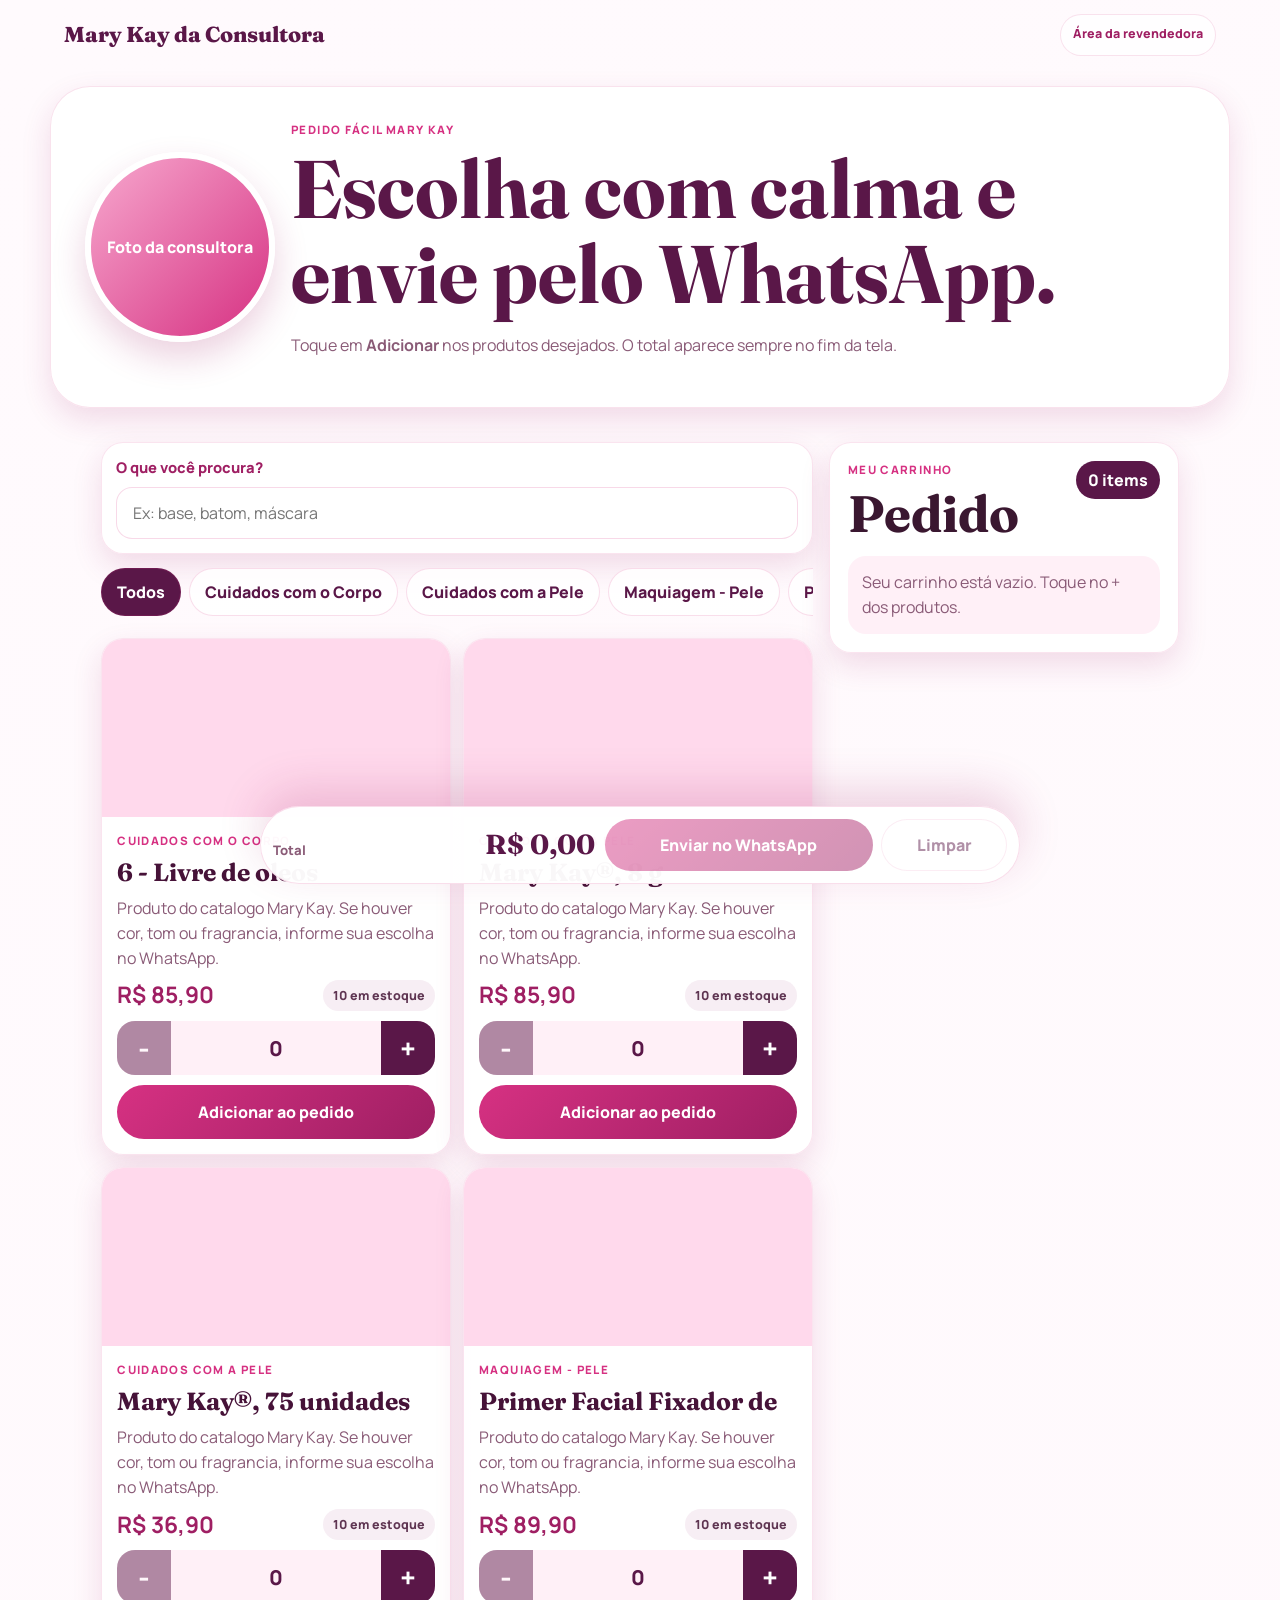
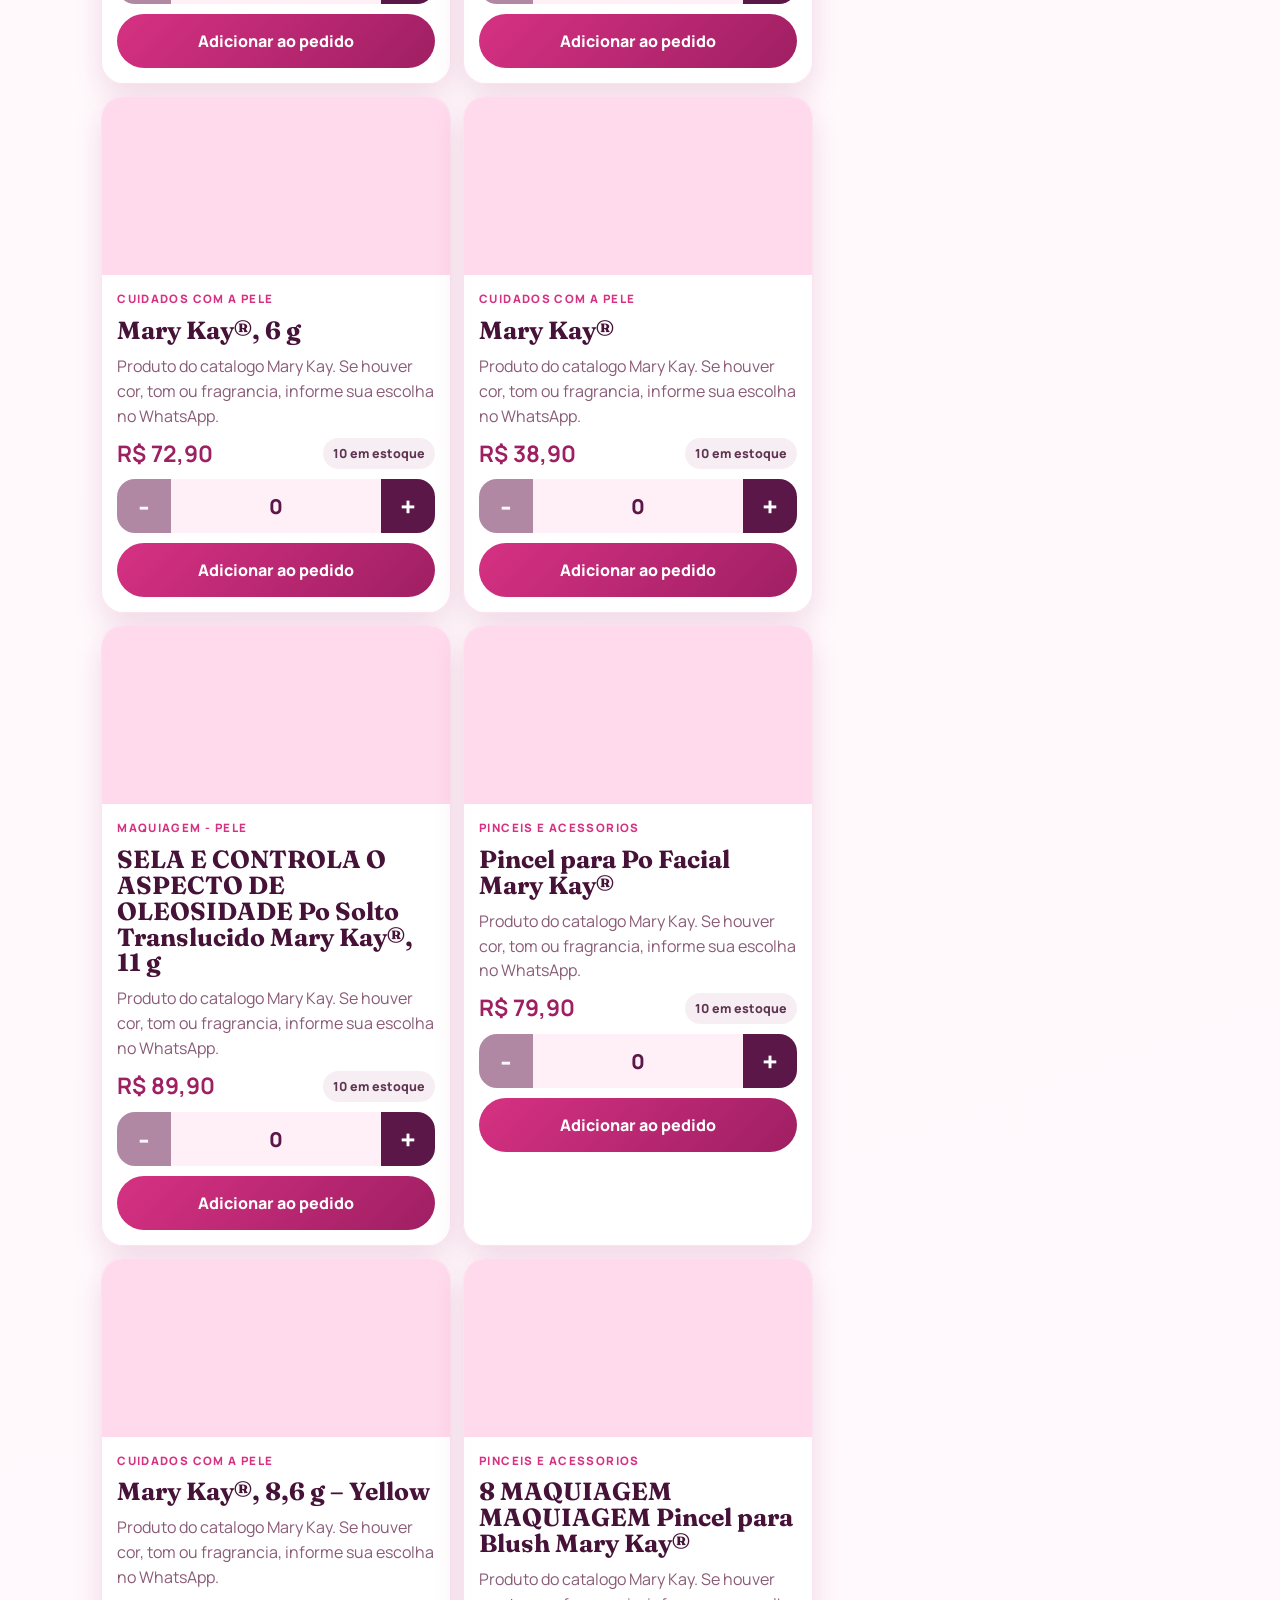
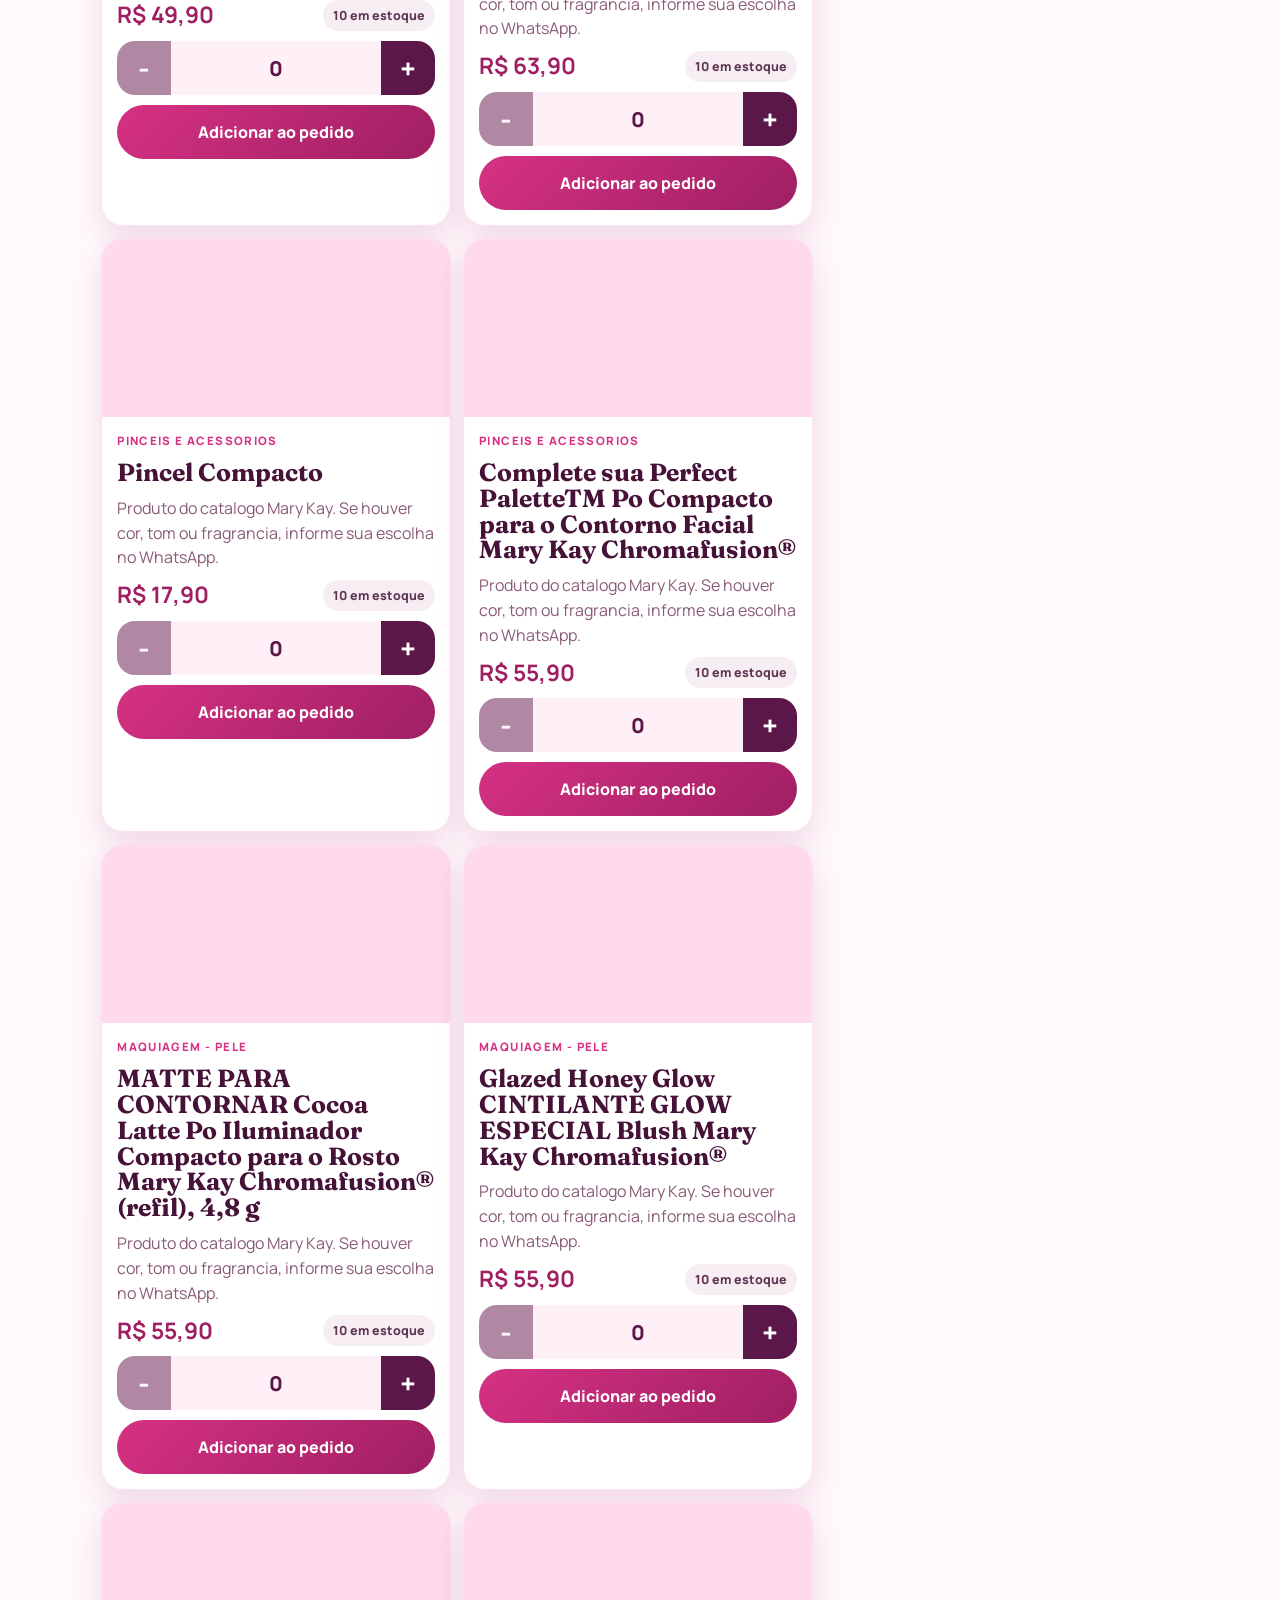
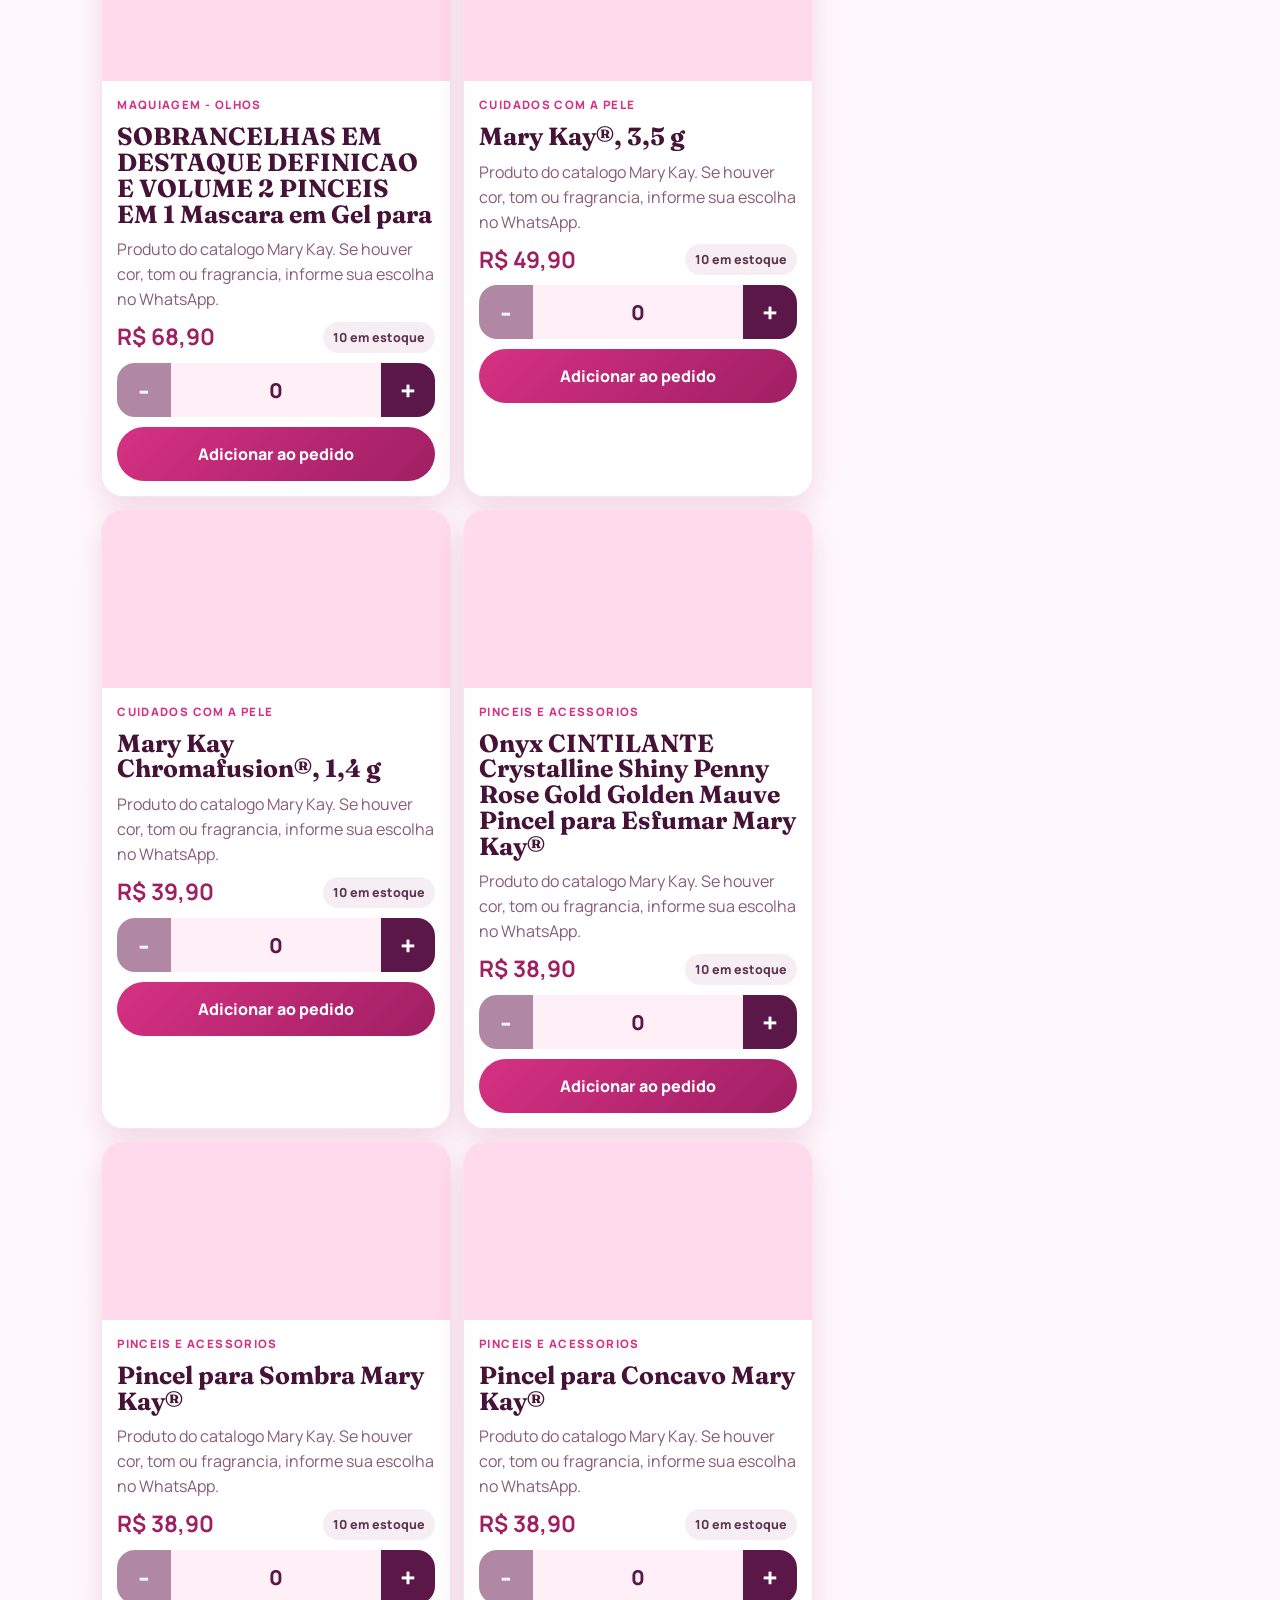
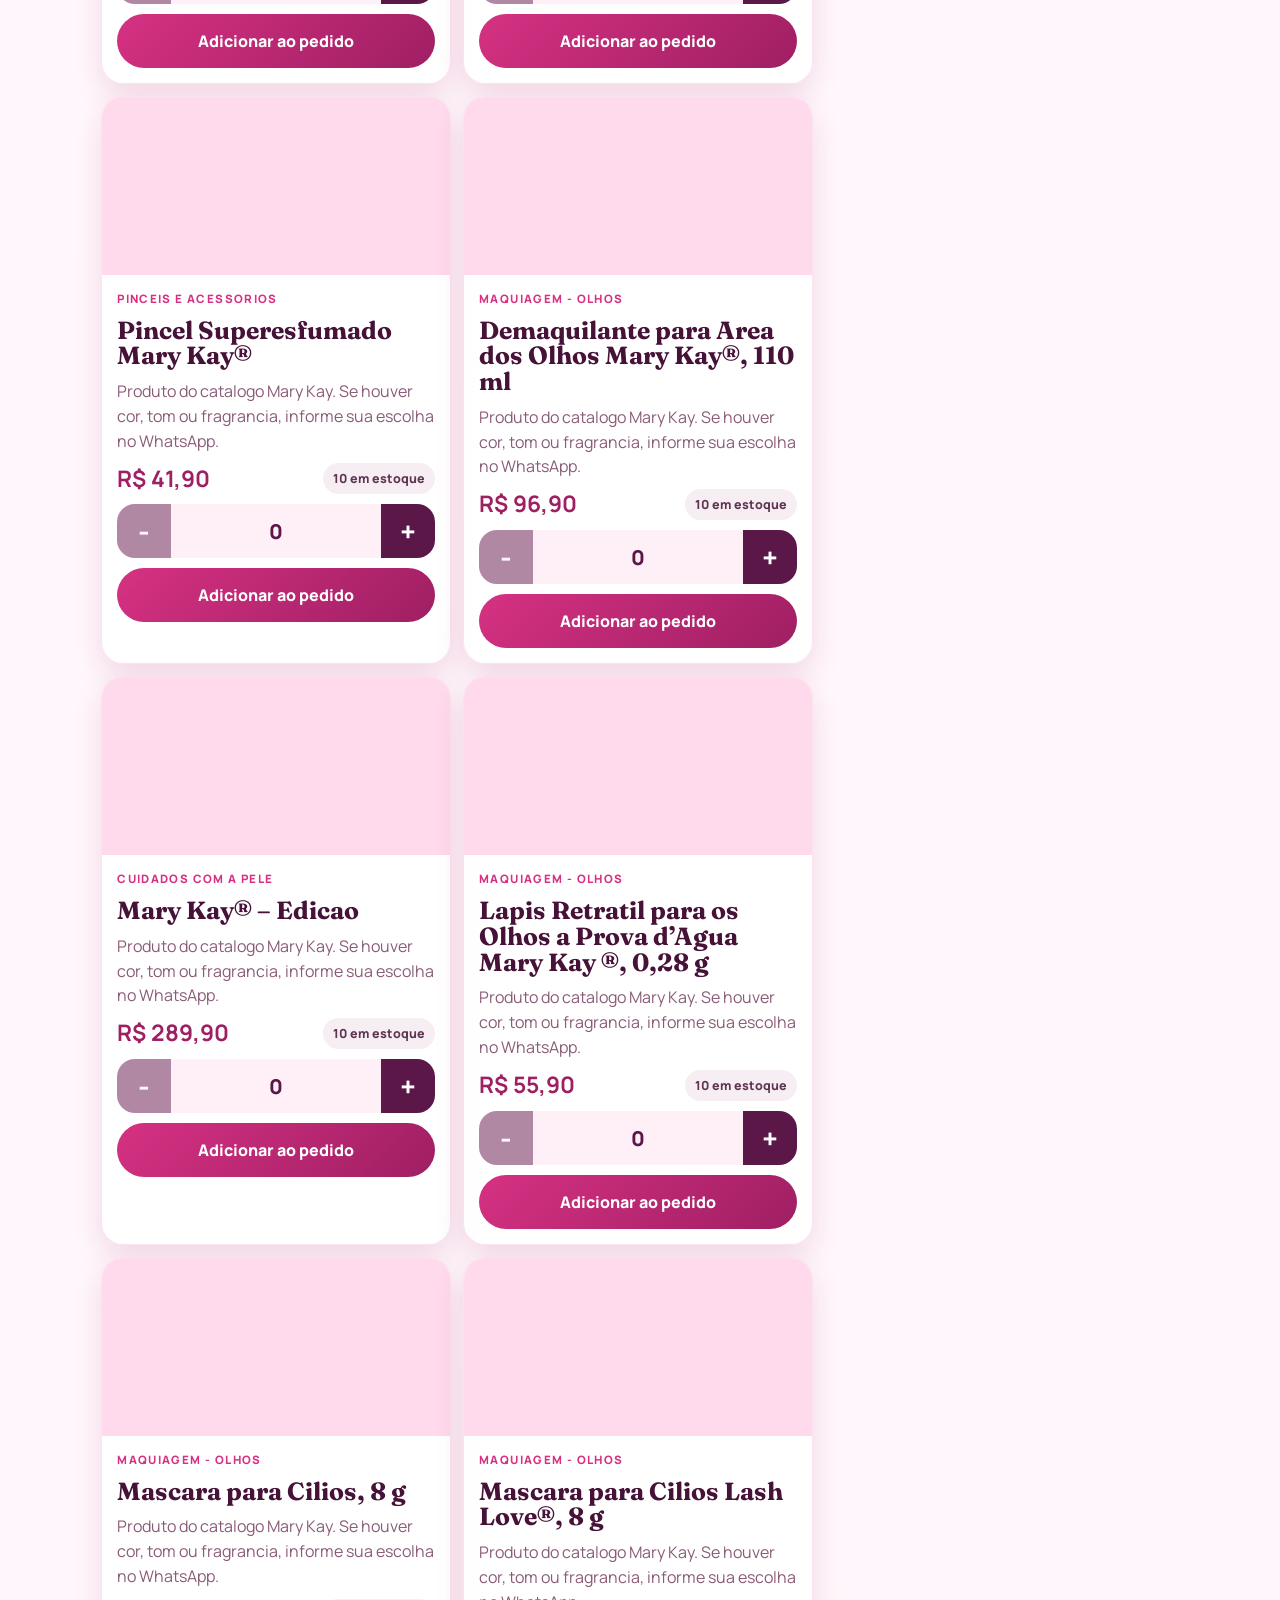
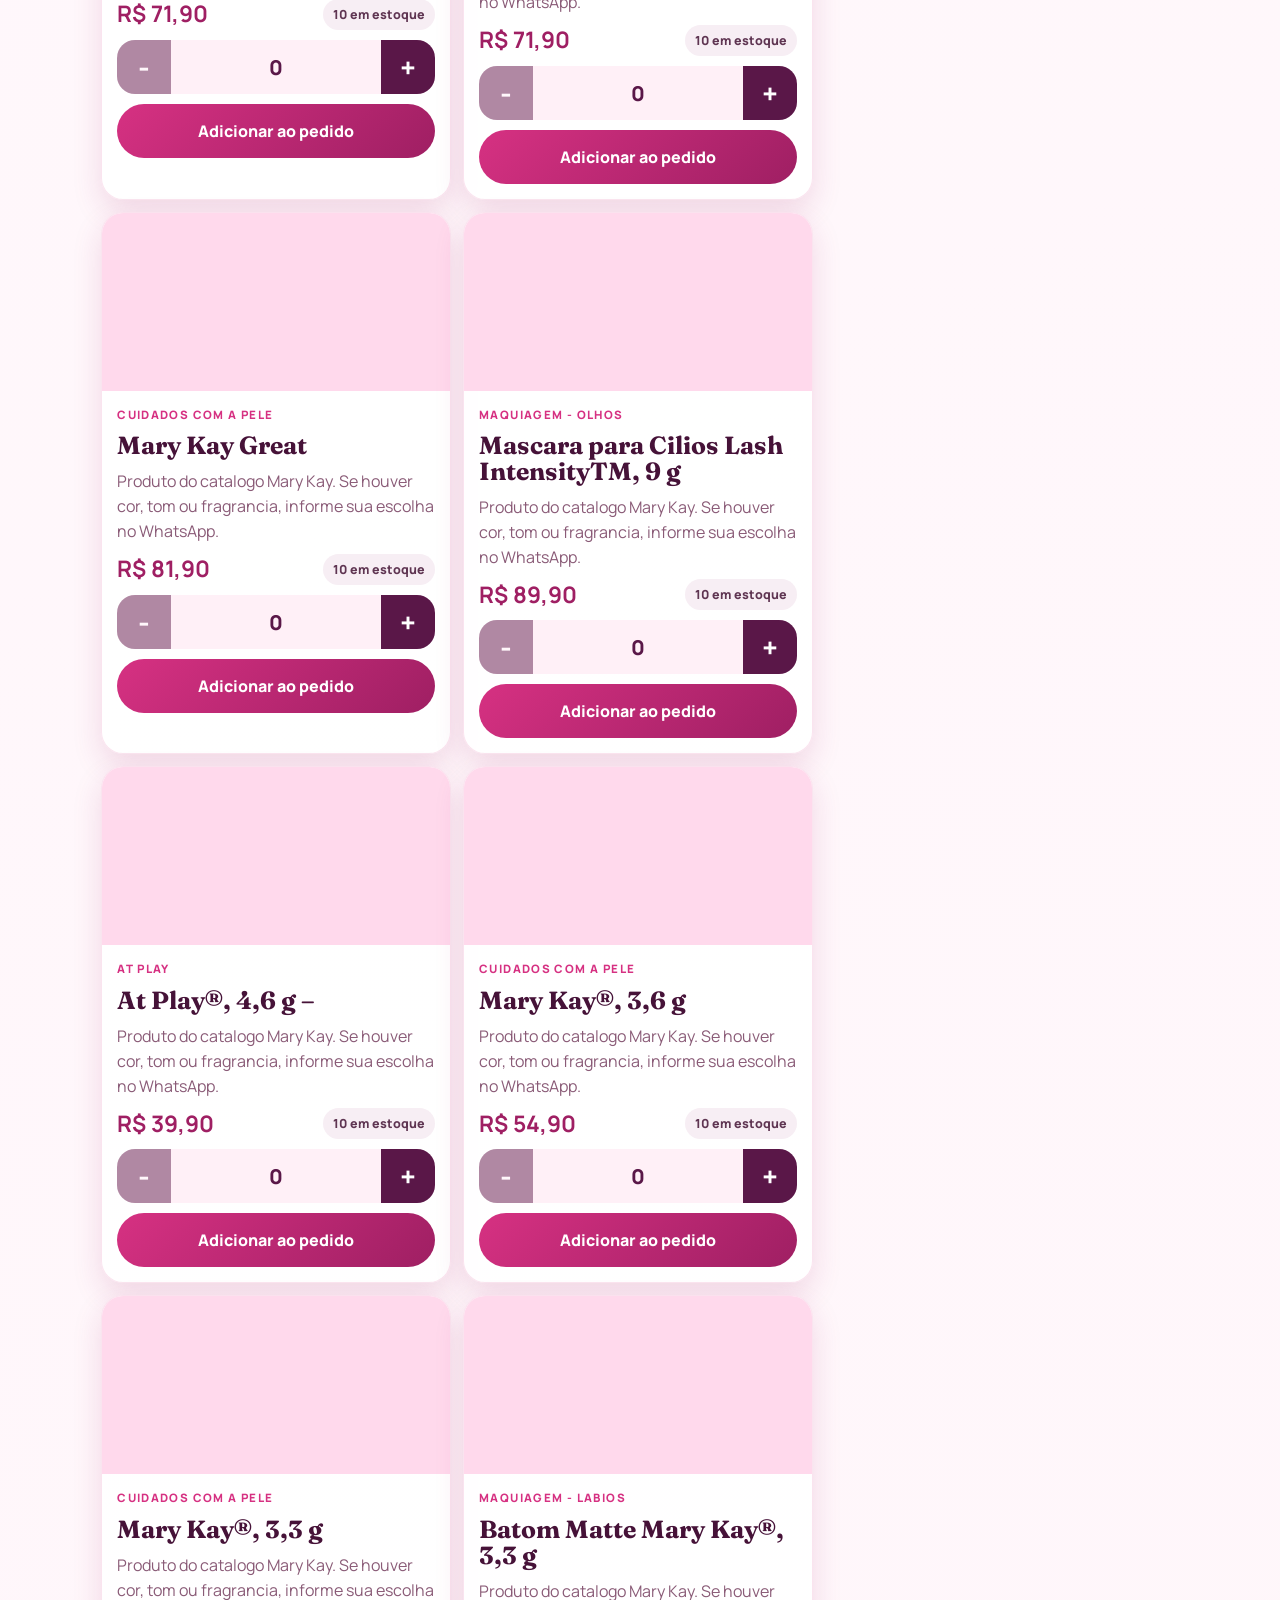
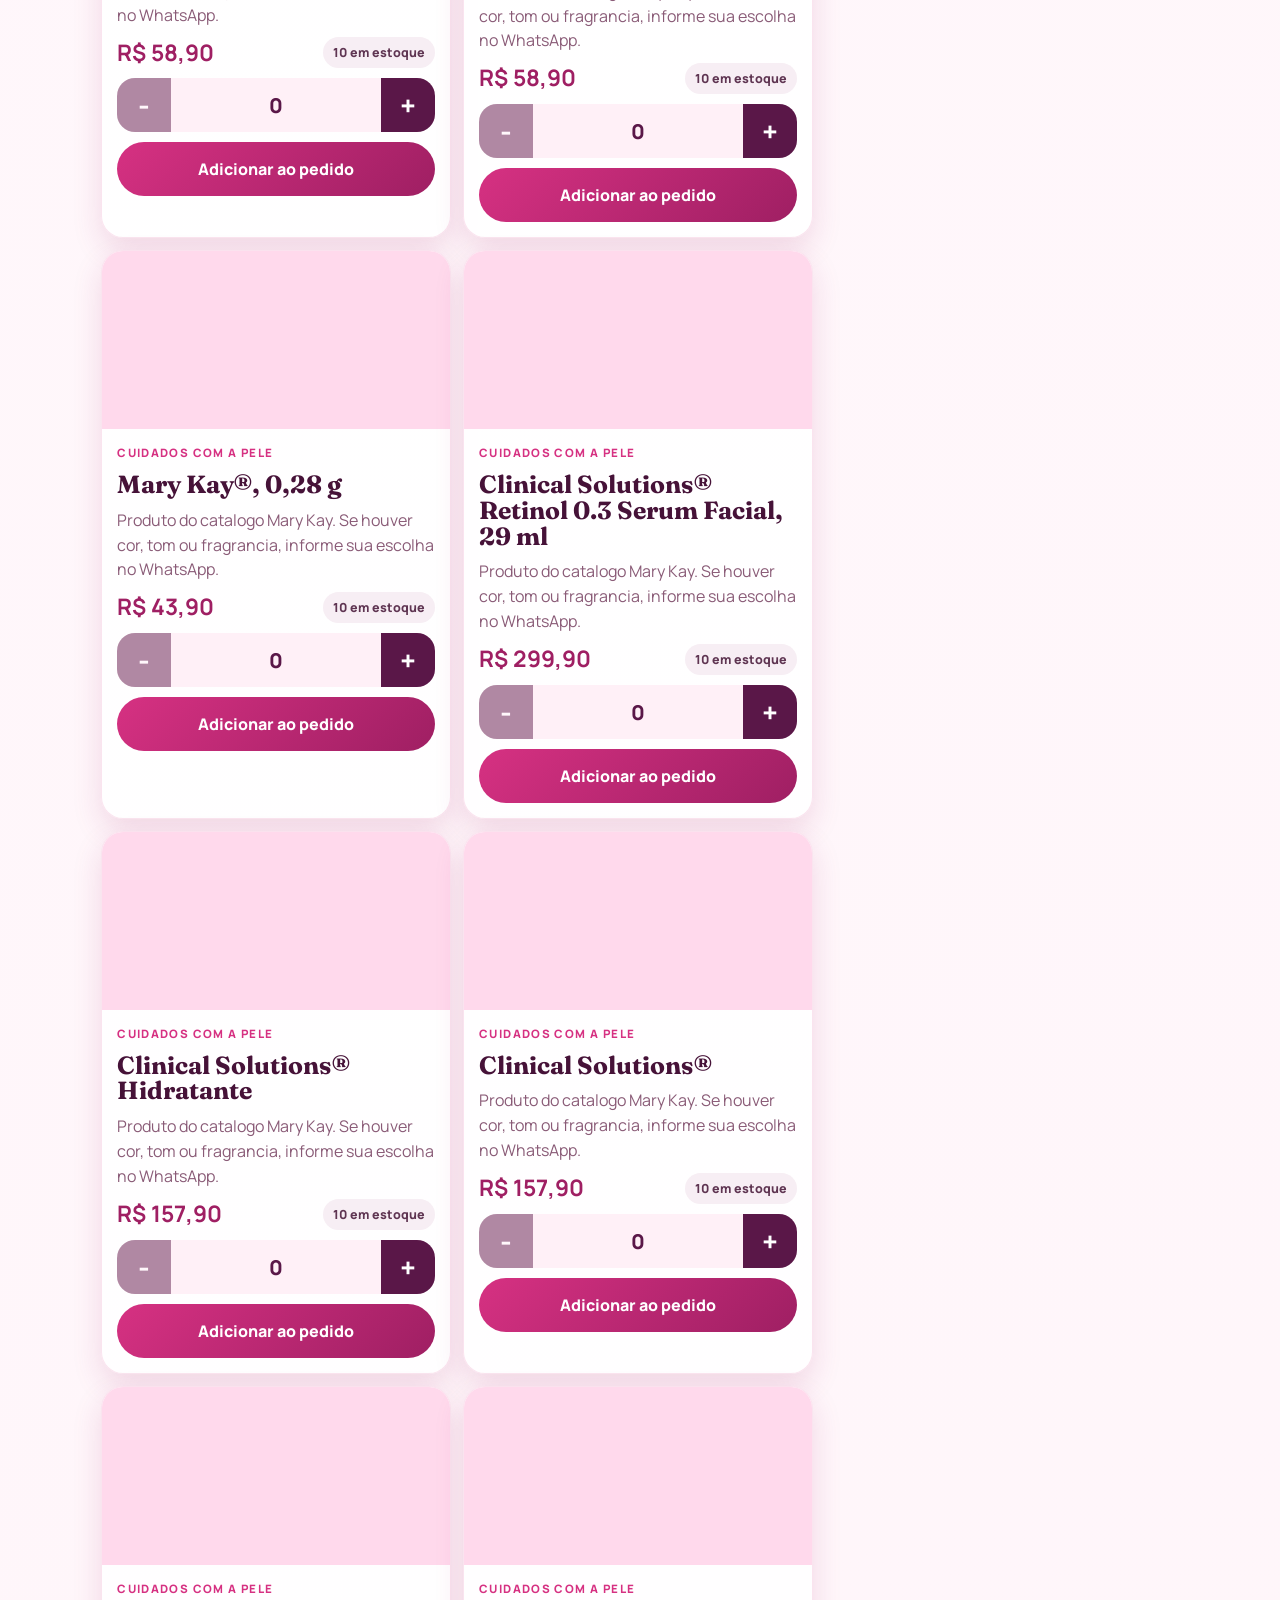
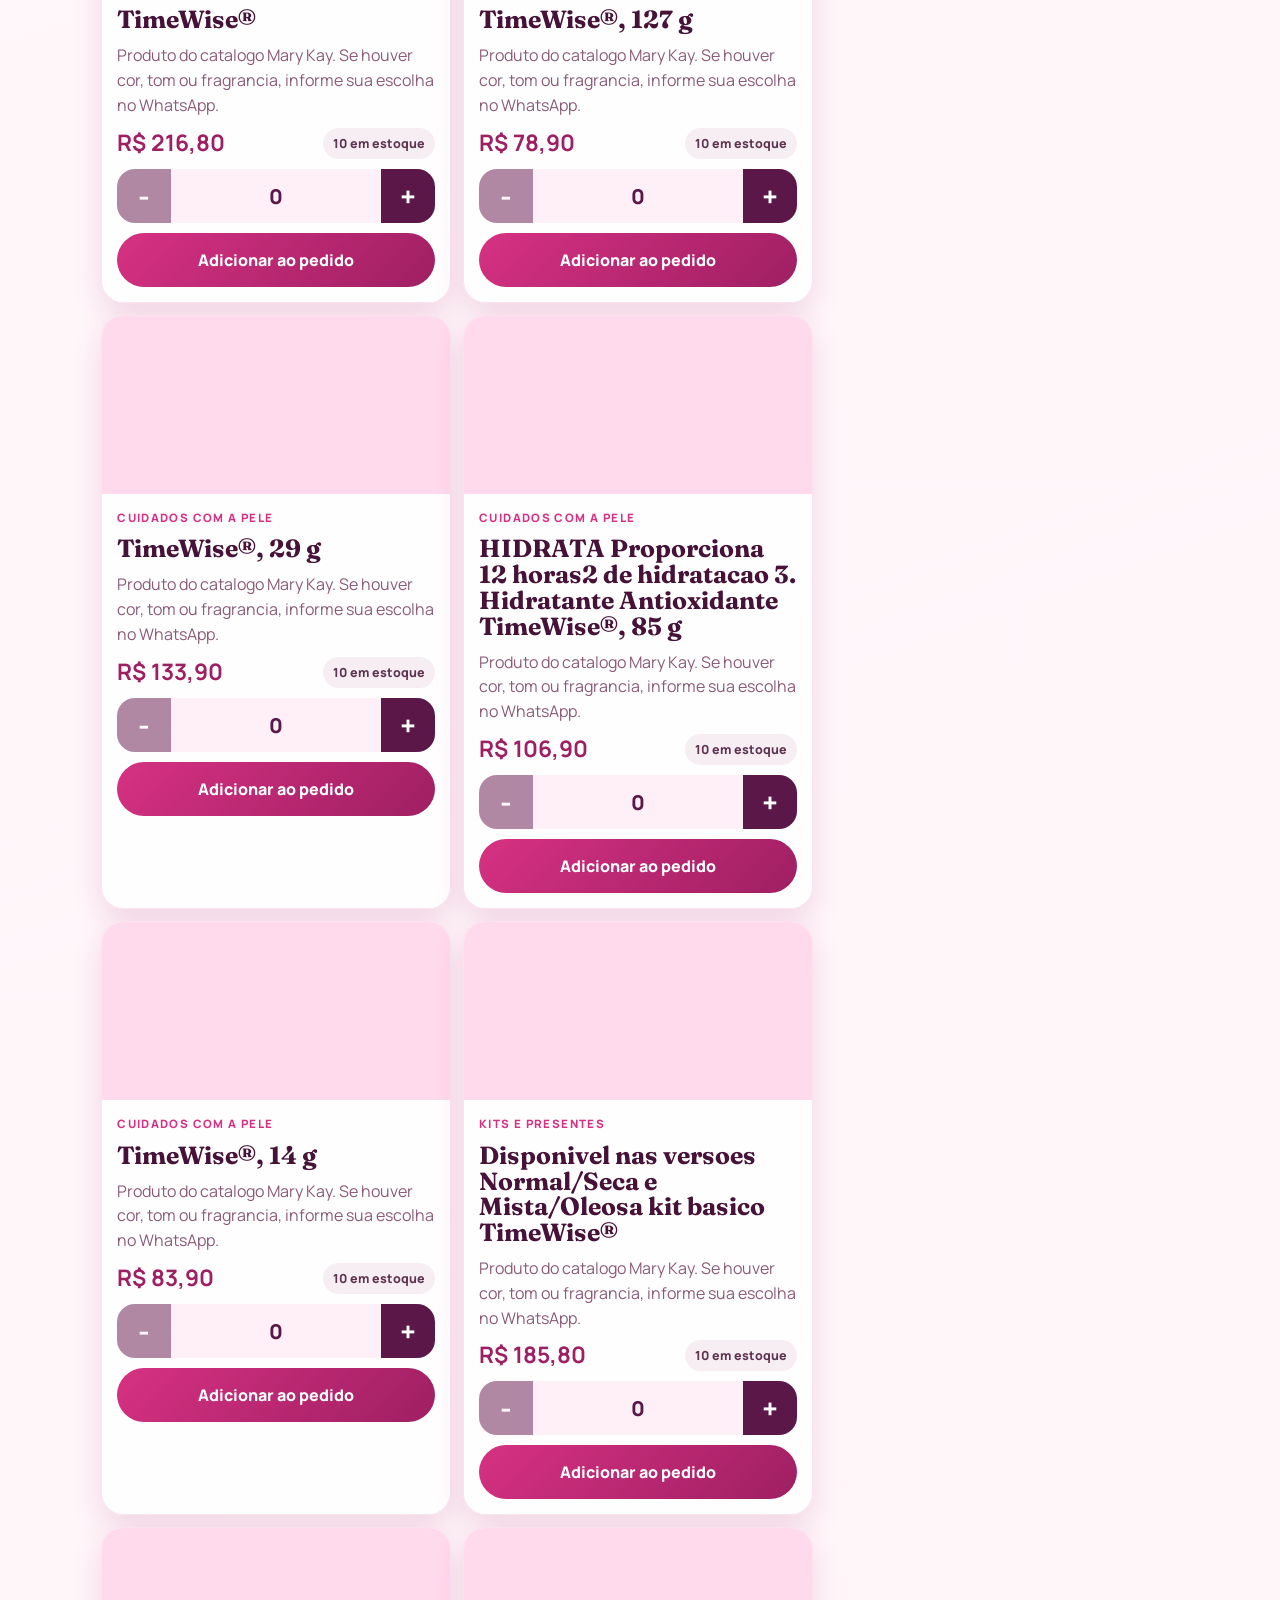
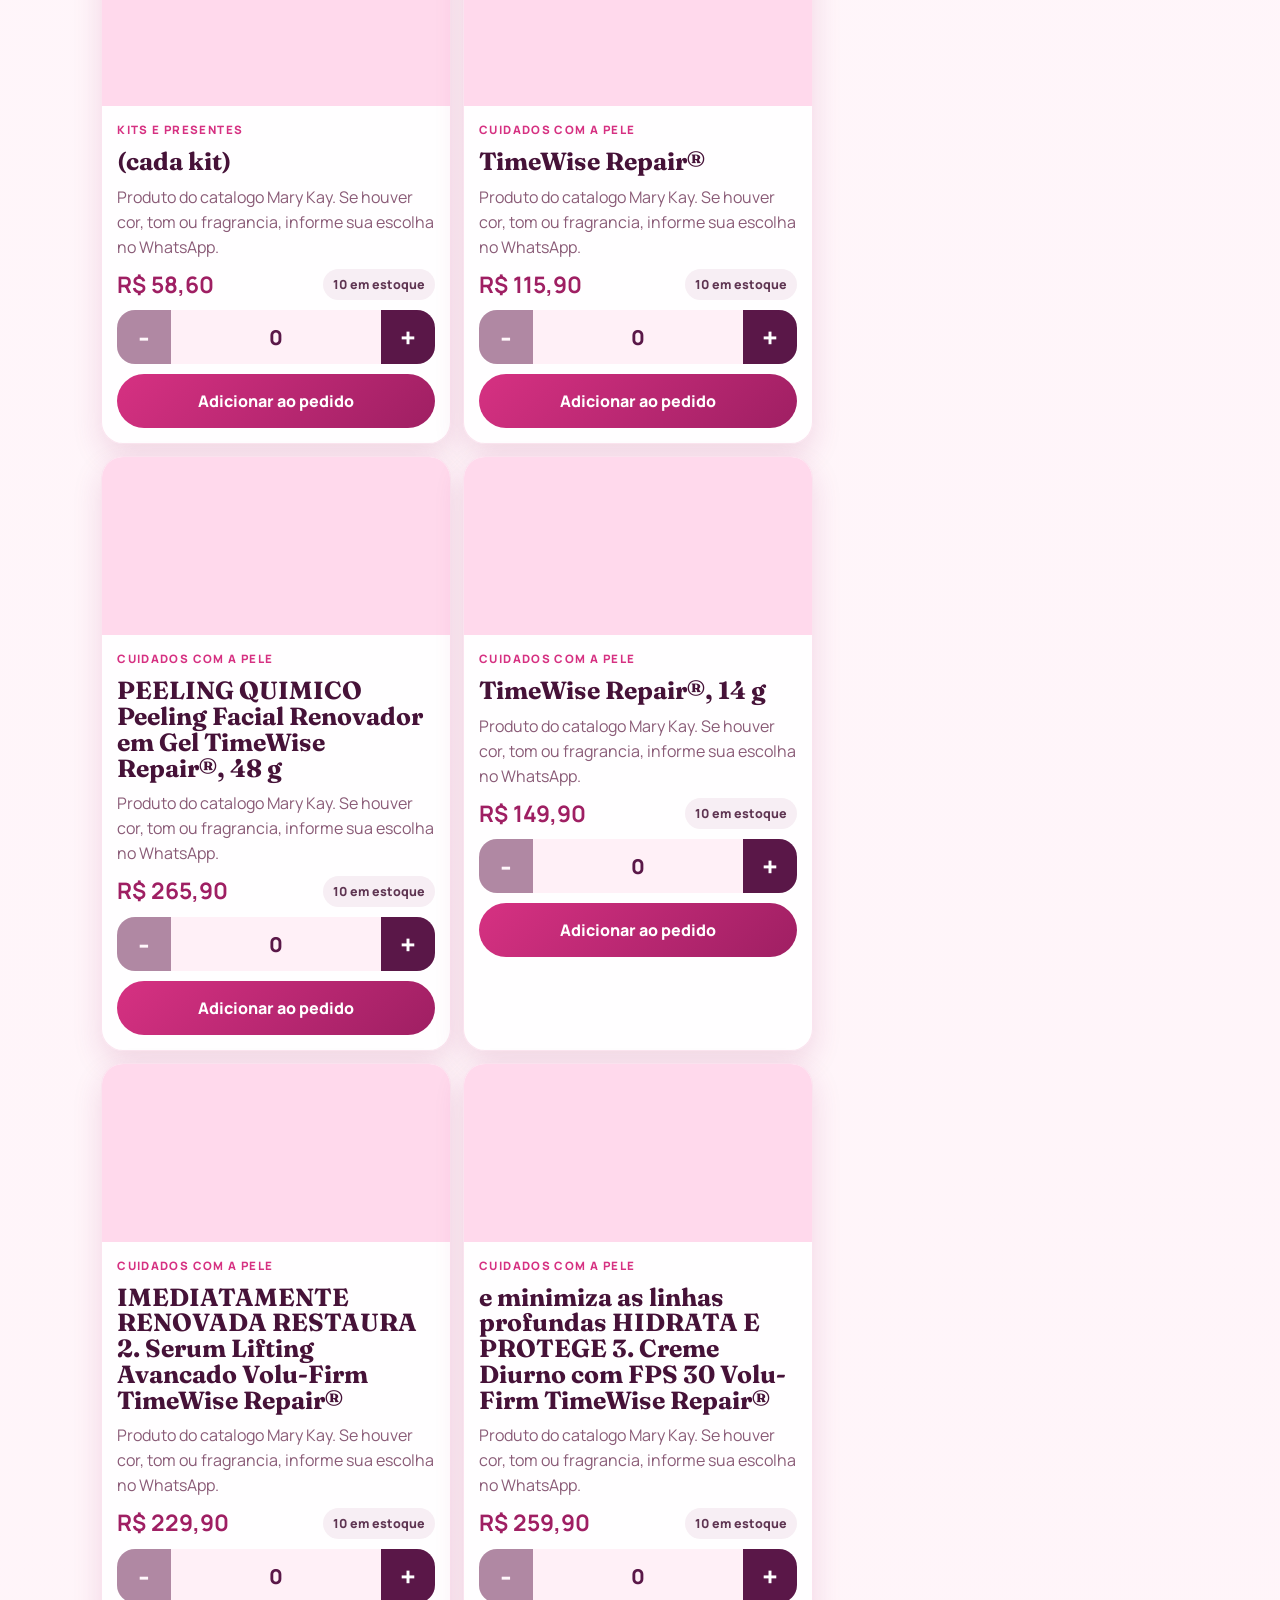
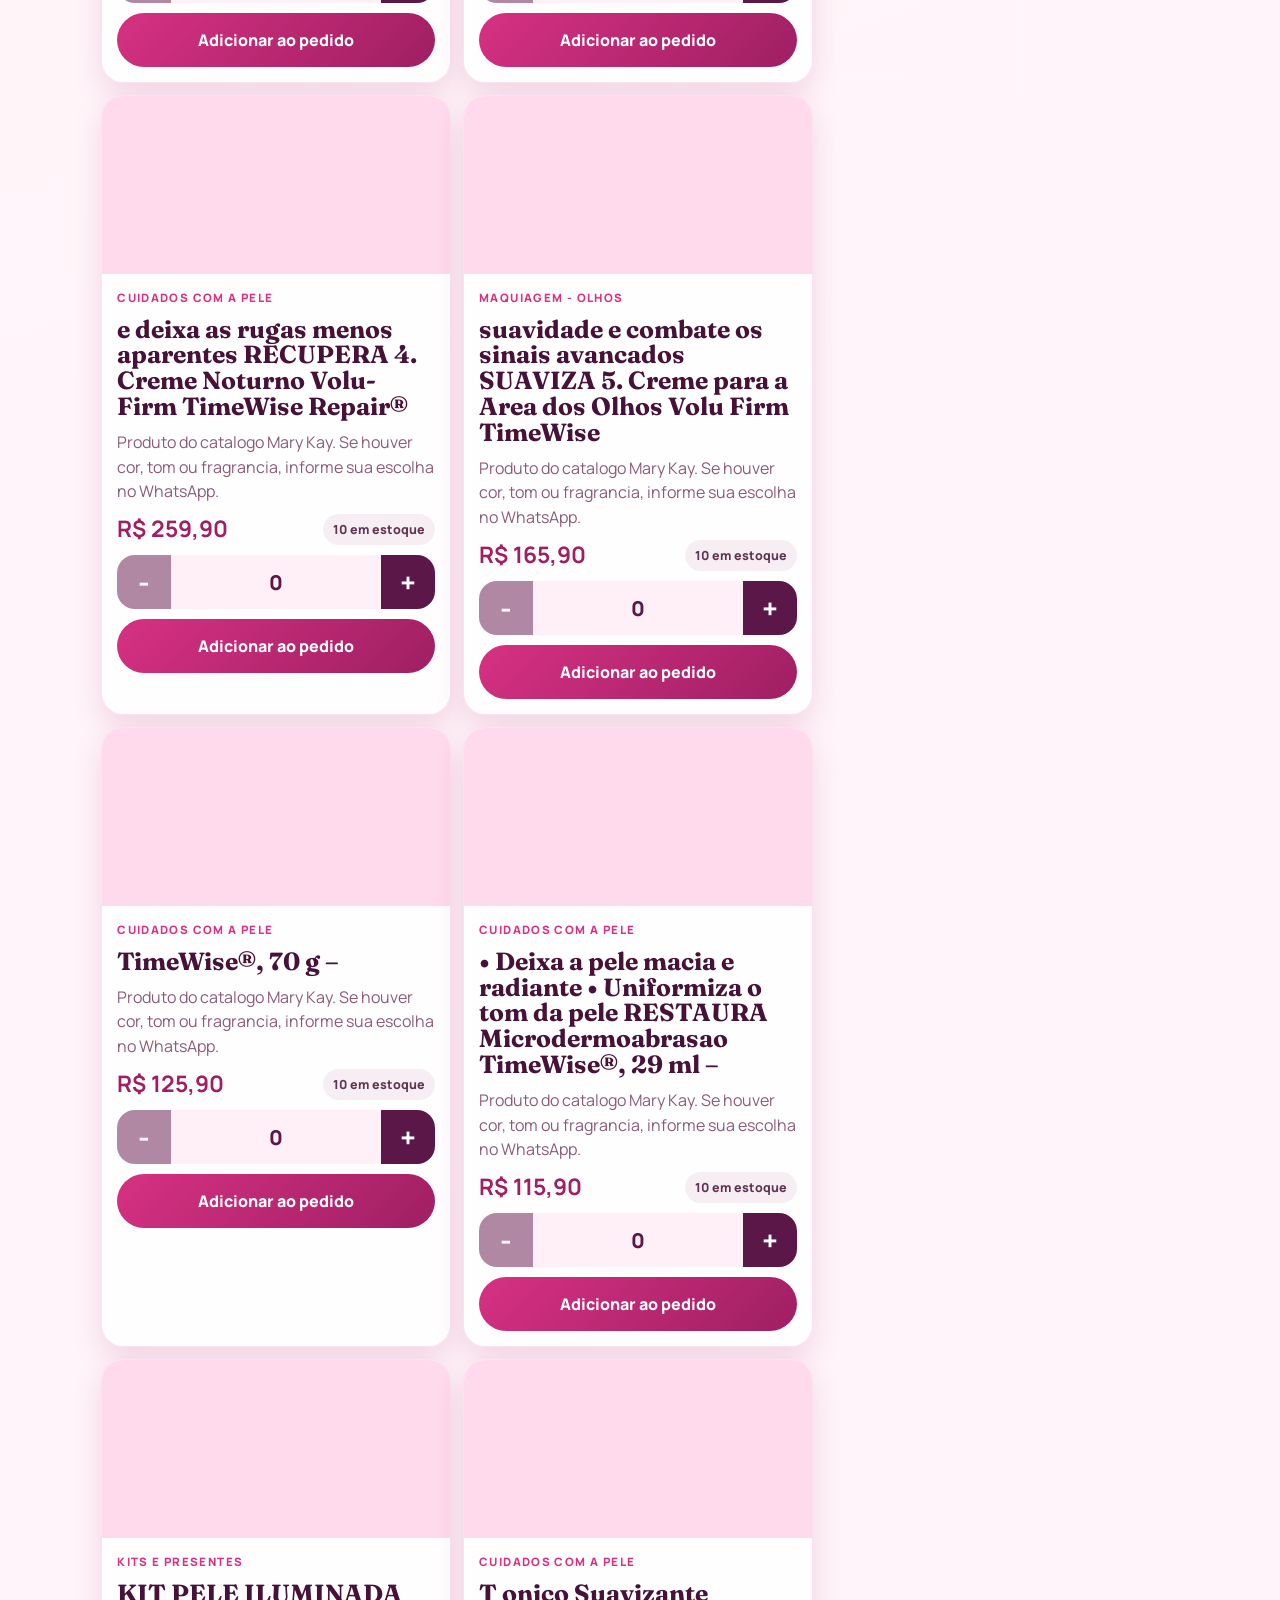
==== commit 747aa47e: "Consolidate mobile catalog updates" ====
--- a/index.html
+++ b/index.html
@@ -23,8 +23,8 @@
       </div>
       <div>
         <p class="eyebrow">Pedido fácil Mary Kay</p>
-        <h1>Escolha seus produtos e veja o total na hora.</h1>
-        <p>Toque no <strong>+</strong> para colocar no carrinho. Quando terminar, envie o pedido pronto pelo WhatsApp.</p>
+        <h1>Escolha com calma e envie pelo WhatsApp.</h1>
+        <p>Toque em <strong>Adicionar</strong> nos produtos desejados. O total aparece sempre no fim da tela.</p>
       </div>
     </section>
   </header>
@@ -59,7 +59,7 @@
       <strong data-cart-total>R$ 0,00</strong>
     </div>
     <div class="checkout-actions">
-      <a class="button whatsapp-button disabled" href="#" target="_blank" rel="noreferrer" data-whatsapp-cart>Finalizar pedido</a>
+      <a class="button whatsapp-button disabled" href="#" target="_blank" rel="noreferrer" data-whatsapp-cart>Enviar no WhatsApp</a>
       <button class="button ghost clear-button" type="button" data-clear-cart disabled>Limpar</button>
     </div>
   </section>
--- a/assets/styles.css
+++ b/assets/styles.css
@@ -1,17 +1,20 @@
-﻿:root {
+:root {
   --ink: #3a1730;
+  --soft-ink: #5f3552;
   --muted: #8a5b77;
   --pink-50: #fff0f7;
   --pink-100: #ffd9ec;
   --pink-500: #d63182;
   --pink-700: #9f1f63;
+  --rose-900: #461238;
   --plum: #5a1748;
   --white: #ffffff;
   --danger-bg: #ffe1e8;
   --danger: #a3264a;
   --shadow: 0 20px 60px rgba(159, 31, 99, 0.18);
-  --radius: 26px;
-  --checkout-height: 112px;
+  --soft-shadow: 0 12px 30px rgba(159, 31, 99, 0.14);
+  --radius: 22px;
+  --checkout-height: 124px;
 }
 
 * { box-sizing: border-box; }
@@ -19,70 +22,332 @@
 body {
   margin: 0;
   min-width: 320px;
-  background: radial-gradient(circle at 12% 0%, rgba(255, 217, 236, .95), transparent 18rem), linear-gradient(160deg, #fffafd 0%, #fff0f7 52%, #ffe4f1 100%);
+  background: linear-gradient(160deg, #fffafd 0%, #fff3f8 50%, #ffe7f1 100%);
   color: var(--ink);
   font-family: "Manrope", sans-serif;
   padding-bottom: calc(var(--checkout-height) + env(safe-area-inset-bottom));
 }
 img, input, textarea, button { font: inherit; }
+img { max-width: 100%; }
 a { color: inherit; text-decoration: none; }
-button, .button { cursor: pointer; }
-.topbar { align-items: center; display: flex; gap: 12px; justify-content: space-between; margin: 0 auto; max-width: 1180px; padding: 18px 16px 8px; }
-.brand { color: var(--plum); font-family: "Fraunces", serif; font-size: 1.3rem; font-weight: 800; letter-spacing: -.04em; }
-.admin-link, .nav-links a { background: rgba(255,255,255,.72); border: 1px solid rgba(214,49,130,.14); border-radius: 999px; color: var(--pink-700); font-size: .86rem; font-weight: 900; padding: 9px 12px; }
+button, .button { cursor: pointer; -webkit-tap-highlight-color: transparent; }
+
+.topbar {
+  align-items: center;
+  display: flex;
+  gap: 12px;
+  justify-content: space-between;
+  margin: 0 auto;
+  max-width: 1180px;
+  padding: 14px 14px 8px;
+}
+.brand {
+  color: var(--plum);
+  font-family: "Fraunces", serif;
+  font-size: clamp(1.1rem, 5vw, 1.35rem);
+  font-weight: 800;
+  letter-spacing: 0;
+  line-height: 1.05;
+}
+.admin-link, .nav-links a {
+  background: rgba(255, 255, 255, .82);
+  border: 1px solid rgba(214, 49, 130, .14);
+  border-radius: 999px;
+  color: var(--pink-700);
+  font-size: .78rem;
+  font-weight: 900;
+  min-height: 42px;
+  padding: 10px 12px;
+}
 .nav-links { display: flex; gap: 10px; }
-.consultant-banner { align-items: center; background: linear-gradient(135deg, rgba(255,255,255,.88), rgba(255,217,236,.78)); border: 1px solid rgba(214,49,130,.14); border-radius: 0 0 34px 34px; box-shadow: var(--shadow); display: grid; gap: 18px; margin: 10px 12px 18px; padding: 18px; }
-.consultant-photo { align-items: center; aspect-ratio: 1; background: linear-gradient(135deg, #f9b6d7, var(--pink-500)); border: 8px solid var(--white); border-radius: 999px; box-shadow: 0 20px 44px rgba(159,31,99,.22); color: var(--white); display: flex; font-weight: 900; justify-content: center; justify-self: center; max-width: 180px; overflow: hidden; position: relative; text-align: center; width: 68vw; }
-.consultant-photo img { height: 100%; inset: 0; object-fit: cover; position: absolute; width: 100%; z-index: 2; }
-.eyebrow { color: var(--pink-500); font-size: .76rem; font-weight: 900; letter-spacing: .16em; margin: 0 0 10px; text-transform: uppercase; }
-h1, h2, h3 { font-family: "Fraunces", serif; letter-spacing: -.055em; line-height: .98; margin: 0; }
-h1 { color: var(--plum); font-size: clamp(2.45rem, 13vw, 5.8rem); }
-h2 { font-size: clamp(1.85rem, 8vw, 3.6rem); }
-h3 { font-size: 1.48rem; }
-p { color: var(--muted); line-height: 1.6; }
-.button { align-items: center; background: linear-gradient(135deg, var(--pink-500), var(--pink-700)); border: 0; border-radius: 999px; color: var(--white); display: inline-flex; font-weight: 900; justify-content: center; padding: 14px 18px; transition: transform .18s ease, box-shadow .18s ease, opacity .18s ease; }
-.button:hover { box-shadow: 0 16px 34px rgba(159,31,99,.26); transform: translateY(-1px); }
+
+.consultant-banner {
+  align-items: center;
+  background: rgba(255, 255, 255, .9);
+  border: 1px solid rgba(214, 49, 130, .14);
+  border-radius: 0 0 28px 28px;
+  box-shadow: var(--soft-shadow);
+  display: grid;
+  gap: 16px;
+  margin: 8px 10px 16px;
+  padding: 18px 16px 20px;
+}
+.consultant-photo {
+  align-items: center;
+  aspect-ratio: 1;
+  background: linear-gradient(135deg, #f7a8ce, var(--pink-500));
+  border: 6px solid var(--white);
+  border-radius: 999px;
+  box-shadow: 0 16px 34px rgba(159, 31, 99, .2);
+  color: var(--white);
+  display: flex;
+  font-weight: 900;
+  justify-content: center;
+  justify-self: center;
+  max-width: 142px;
+  overflow: hidden;
+  position: relative;
+  text-align: center;
+  width: 44vw;
+}
+.consultant-photo img {
+  height: 100%;
+  inset: 0;
+  object-fit: cover;
+  position: absolute;
+  width: 100%;
+  z-index: 2;
+}
+
+.eyebrow {
+  color: var(--pink-500);
+  font-size: .72rem;
+  font-weight: 900;
+  letter-spacing: .12em;
+  margin: 0 0 8px;
+  text-transform: uppercase;
+}
+h1, h2, h3 {
+  font-family: "Fraunces", serif;
+  letter-spacing: 0;
+  line-height: 1.04;
+  margin: 0;
+  overflow-wrap: anywhere;
+}
+h1 { color: var(--plum); font-size: clamp(2rem, 10vw, 5.1rem); }
+h2 { font-size: clamp(1.7rem, 7vw, 3.2rem); }
+h3 { color: var(--rose-900); font-size: clamp(1.24rem, 5.6vw, 1.55rem); }
+p { color: var(--muted); line-height: 1.55; }
+
+.button {
+  align-items: center;
+  background: linear-gradient(135deg, var(--pink-500), var(--pink-700));
+  border: 0;
+  border-radius: 999px;
+  color: var(--white);
+  display: inline-flex;
+  font-weight: 900;
+  justify-content: center;
+  min-height: 52px;
+  padding: 14px 18px;
+  text-align: center;
+  transition: transform .18s ease, box-shadow .18s ease, opacity .18s ease;
+}
+.button:hover { box-shadow: 0 16px 34px rgba(159, 31, 99, .26); transform: translateY(-1px); }
 .button.secondary, .button.ghost { background: var(--pink-100); color: var(--plum); }
-.button.ghost { background: var(--white); border: 1px solid rgba(214,49,130,.18); }
+.button.ghost { background: var(--white); border: 1px solid rgba(214, 49, 130, .18); }
 .disabled, button:disabled { opacity: .48; pointer-events: none; }
-.shop-layout, .admin-layout { display: grid; gap: 18px; margin: 0 auto; max-width: 1180px; padding: 0 12px 26px; }
-.easy-search, .shop-card, .cart-card, .panel, .empty-state, .login-card { background: rgba(255,255,255,.82); border: 1px solid rgba(214,49,130,.13); border-radius: var(--radius); box-shadow: var(--shadow); overflow: hidden; }
-.easy-search { display: grid; gap: 10px; margin-bottom: 14px; padding: 16px; }
-.easy-search label, .product-form label, .login-card label { color: var(--pink-700); font-size: .92rem; font-weight: 900; }
-input, textarea { background: rgba(255,255,255,.94); border: 1px solid rgba(214,49,130,.18); border-radius: 18px; color: var(--ink); outline: 0; padding: 15px 16px; width: 100%; }
-input:focus, textarea:focus { border-color: var(--pink-500); box-shadow: 0 0 0 4px rgba(214,49,130,.14); }
-.category-strip { display: flex; gap: 10px; margin: 0 0 14px; overflow-x: auto; padding: 2px 2px 8px; }
-.chip { background: rgba(255,255,255,.82); border: 1px solid rgba(214,49,130,.16); border-radius: 999px; color: var(--plum); flex: 0 0 auto; font-weight: 900; padding: 12px 16px; }
+
+.shop-layout, .admin-layout {
+  display: grid;
+  gap: 16px;
+  margin: 0 auto;
+  max-width: 1180px;
+  padding: 0 10px 24px;
+}
+.shop-main { min-width: 0; }
+.easy-search, .shop-card, .cart-card, .panel, .empty-state, .login-card {
+  background: rgba(255, 255, 255, .9);
+  border: 1px solid rgba(214, 49, 130, .13);
+  border-radius: var(--radius);
+  box-shadow: var(--soft-shadow);
+  overflow: hidden;
+}
+.easy-search {
+  display: grid;
+  gap: 10px;
+  margin-bottom: 12px;
+  padding: 14px;
+  position: sticky;
+  top: 0;
+  z-index: 10;
+}
+.easy-search label, .product-form label, .login-card label {
+  color: var(--pink-700);
+  font-size: .92rem;
+  font-weight: 900;
+}
+input, textarea {
+  background: rgba(255, 255, 255, .96);
+  border: 1px solid rgba(214, 49, 130, .18);
+  border-radius: 16px;
+  color: var(--ink);
+  min-height: 50px;
+  outline: 0;
+  padding: 14px 16px;
+  width: 100%;
+}
+input:focus, textarea:focus {
+  border-color: var(--pink-500);
+  box-shadow: 0 0 0 4px rgba(214, 49, 130, .14);
+}
+.category-strip {
+  display: flex;
+  gap: 8px;
+  max-width: 100%;
+  margin: 0 0 12px;
+  overflow-x: auto;
+  padding: 2px 2px 10px;
+  scroll-snap-type: x proximity;
+}
+.category-strip::-webkit-scrollbar { height: 0; }
+.chip {
+  background: rgba(255, 255, 255, .86);
+  border: 1px solid rgba(214, 49, 130, .16);
+  border-radius: 999px;
+  color: var(--plum);
+  flex: 0 0 auto;
+  font-weight: 900;
+  min-height: 46px;
+  padding: 12px 15px;
+  scroll-snap-align: start;
+}
 .chip.active { background: var(--plum); color: var(--white); }
-.shop-grid { display: grid; gap: 14px; }
-.shop-card { animation: rise .42s ease both; transition: transform .3s ease, box-shadow .3s ease; }
-.shop-card:hover { transform: scale(1.02); }
-.shop-image { background-color: var(--pink-100); background-position: center; background-size: cover; min-height: 178px; padding: 14px; }
-.tag-pill { background: rgba(255,255,255,.92); border-radius: 999px; color: var(--pink-700); display: inline-flex; font-size: .82rem; font-weight: 900; padding: 8px 12px; }
-.shop-info { display: grid; gap: 11px; padding: 18px; }
+
+.shop-grid { display: grid; gap: 12px; }
+.shop-card {
+  animation: rise .42s ease both;
+  min-width: 0;
+  scroll-margin-block: 92px calc(var(--checkout-height) + 24px);
+  transition: transform .3s ease, box-shadow .3s ease;
+}
+.shop-image {
+  background-color: var(--pink-100);
+  background-position: center;
+  background-size: cover;
+  min-height: 148px;
+  padding: 12px;
+}
+.tag-pill {
+  background: rgba(255, 255, 255, .92);
+  border-radius: 999px;
+  color: var(--pink-700);
+  display: inline-flex;
+  font-size: .82rem;
+  font-weight: 900;
+  padding: 8px 12px;
+}
+.shop-info { display: grid; gap: 10px; padding: 15px; }
 .shop-info p { margin: 0; }
-.price { color: var(--pink-700); font-size: 1.55rem; }
-.big-actions { align-items: center; background: var(--pink-50); border-radius: 22px; display: grid; grid-template-columns: 58px 1fr 58px; overflow: hidden; }
-.big-actions button { background: var(--plum); border: 0; color: var(--white); font-size: 1.9rem; font-weight: 900; min-height: 58px; }
-.big-actions span { color: var(--plum); font-size: 1.35rem; font-weight: 900; text-align: center; }
-.add-button { padding: 16px; width: 100%; }
+.product-meta {
+  align-items: center;
+  display: flex;
+  flex-wrap: wrap;
+  gap: 8px 10px;
+  justify-content: space-between;
+}
+.price { color: var(--pink-700); font-size: 1.42rem; line-height: 1; }
+.stock-badge {
+  background: #f7eef4;
+  border-radius: 999px;
+  color: var(--soft-ink);
+  font-size: .78rem;
+  font-weight: 900;
+  padding: 7px 10px;
+}
+.big-actions {
+  align-items: center;
+  background: var(--pink-50);
+  border-radius: 18px;
+  display: grid;
+  grid-template-columns: 54px 1fr 54px;
+  overflow: hidden;
+}
+.big-actions button {
+  background: var(--plum);
+  border: 0;
+  color: var(--white);
+  font-size: 1.75rem;
+  font-weight: 900;
+  min-height: 54px;
+}
+.big-actions span {
+  color: var(--plum);
+  font-size: 1.28rem;
+  font-weight: 900;
+  text-align: center;
+}
+.add-button { min-height: 54px; padding: 15px; width: 100%; }
+
 .cart-panel { display: none; }
 .cart-card { padding: 18px; }
-.cart-heading { align-items: start; display: flex; justify-content: space-between; gap: 16px; margin-bottom: 16px; }
-.cart-heading span { background: var(--plum); border-radius: 999px; color: var(--white); font-weight: 900; padding: 8px 12px; white-space: nowrap; }
+.cart-heading {
+  align-items: start;
+  display: flex;
+  gap: 16px;
+  justify-content: space-between;
+  margin-bottom: 16px;
+}
+.cart-heading span {
+  background: var(--plum);
+  border-radius: 999px;
+  color: var(--white);
+  font-weight: 900;
+  padding: 8px 12px;
+  white-space: nowrap;
+}
 .cart-list { display: grid; gap: 10px; }
 .cart-empty, .cart-row { background: var(--pink-50); border-radius: 18px; margin: 0; padding: 14px; }
-.cart-row { align-items: center; display: flex; gap: 12px; justify-content: space-between; }
-.cart-row span { color: var(--muted); display: block; font-size: .9rem; margin-top: 4px; }
-.cart-row button, .danger { background: var(--danger-bg); border: 0; border-radius: 999px; color: var(--danger); font-weight: 900; padding: 9px 12px; }
-.checkout-bar { align-items: center; background: rgba(255,255,255,.96); border: 1px solid rgba(214,49,130,.16); border-radius: 24px 24px 0 0; bottom: 0; box-shadow: 0 -16px 44px rgba(159,31,99,.18); display: grid; gap: 10px; left: 0; min-height: var(--checkout-height); padding: 12px 12px calc(12px + env(safe-area-inset-bottom)); position: fixed; right: 0; z-index: 20; }
-.checkout-total { align-items: end; display: flex; justify-content: space-between; gap: 12px; }
+.cart-row {
+  align-items: center;
+  display: flex;
+  gap: 12px;
+  justify-content: space-between;
+}
+.cart-row span {
+  color: var(--muted);
+  display: block;
+  font-size: .9rem;
+  margin-top: 4px;
+}
+.cart-row button, .danger {
+  background: var(--danger-bg);
+  border: 0;
+  border-radius: 999px;
+  color: var(--danger);
+  font-weight: 900;
+  padding: 9px 12px;
+}
+
+.checkout-bar {
+  align-items: center;
+  background: rgba(255, 255, 255, .97);
+  border: 1px solid rgba(214, 49, 130, .16);
+  border-radius: 22px 22px 0 0;
+  bottom: 0;
+  box-shadow: 0 -16px 44px rgba(159, 31, 99, .18);
+  display: grid;
+  gap: 10px;
+  left: 0;
+  min-height: var(--checkout-height);
+  padding: 12px 12px calc(12px + env(safe-area-inset-bottom));
+  position: fixed;
+  right: 0;
+  z-index: 20;
+}
+.checkout-total {
+  align-items: end;
+  display: flex;
+  gap: 12px;
+  justify-content: space-between;
+}
 .checkout-total span { color: var(--muted); font-size: .82rem; font-weight: 900; }
-.checkout-total strong { color: var(--plum); font-family: "Fraunces", serif; font-size: 1.85rem; line-height: 1; }
+.checkout-total strong {
+  color: var(--plum);
+  font-family: "Fraunces", serif;
+  font-size: 1.72rem;
+  line-height: 1;
+}
 .checkout-actions { display: grid; gap: 8px; grid-template-columns: 1fr auto; }
-.whatsapp-button, .clear-button { min-height: 48px; width: 100%; }
+.whatsapp-button, .clear-button { min-height: 52px; width: 100%; }
+
 .admin-body { padding-bottom: 0; }
-.login-screen { display: grid; min-height: calc(100vh - 86px); padding: 24px 14px 46px; place-items: center; }
+.login-screen {
+  display: grid;
+  min-height: calc(100vh - 86px);
+  padding: 24px 14px 46px;
+  place-items: center;
+}
 .login-screen.is-hidden, .admin-layout.is-locked { display: none; }
 .login-card { display: grid; gap: 14px; max-width: 460px; padding: 24px; width: 100%; }
 .login-error { color: var(--danger); font-weight: 900; margin: 0; min-height: 1.4em; }
@@ -96,30 +361,78 @@
 .file-button input { display: none; }
 .table-wrap { overflow-x: auto; }
 table { border-collapse: collapse; min-width: 760px; width: 100%; }
-th, td { border-bottom: 1px solid rgba(214,49,130,.12); padding: 14px 10px; text-align: left; vertical-align: middle; }
+th, td {
+  border-bottom: 1px solid rgba(214, 49, 130, .12);
+  padding: 14px 10px;
+  text-align: left;
+  vertical-align: middle;
+}
 th { color: var(--pink-500); font-size: .78rem; letter-spacing: .12em; text-transform: uppercase; }
 td span { color: var(--muted); display: block; font-size: .86rem; margin-top: 4px; }
 .stock-control { align-items: center; display: flex; gap: 8px; }
-.stock-control button { background: var(--pink-100); border: 0; border-radius: 14px; color: var(--plum); font-weight: 900; min-width: 38px; padding: 10px; }
+.stock-control button {
+  background: var(--pink-100);
+  border: 0;
+  border-radius: 14px;
+  color: var(--plum);
+  font-weight: 900;
+  min-width: 38px;
+  padding: 10px;
+}
 .stock-control input { max-width: 84px; padding: 10px; text-align: center; }
 .full-width, .full-width-panel { grid-column: 1 / -1; }
 .empty-state { grid-column: 1 / -1; padding: 34px; text-align: center; }
-@keyframes rise { from { opacity: 0; transform: translateY(16px); } to { opacity: 1; transform: translateY(0); } }
+
+@keyframes rise {
+  from { opacity: 0; transform: translateY(16px); }
+  to { opacity: 1; transform: translateY(0); }
+}
+
 @media (min-width: 620px) {
   :root { --checkout-height: 88px; }
-  .consultant-banner { grid-template-columns: 190px 1fr; margin: 16px 24px 24px; padding: 24px; }
+  .consultant-banner {
+    grid-template-columns: 190px 1fr;
+    margin: 16px 24px 24px;
+    padding: 24px;
+  }
   .consultant-photo { max-width: 190px; width: 190px; }
+  .easy-search { position: static; }
   .shop-layout, .admin-layout { padding-inline: 24px; }
   .shop-grid { grid-template-columns: repeat(2, minmax(0, 1fr)); }
-  .checkout-bar { border-radius: 999px; bottom: 16px; grid-template-columns: minmax(190px, .8fr) minmax(330px, 1fr); left: 50%; max-width: 760px; min-height: 0; padding: 12px; right: auto; transform: translateX(-50%); width: calc(100% - 32px); }
+  .checkout-bar {
+    border-radius: 999px;
+    bottom: 16px;
+    grid-template-columns: minmax(190px, .8fr) minmax(330px, 1fr);
+    left: 50%;
+    max-width: 760px;
+    min-height: 0;
+    padding: 12px;
+    right: auto;
+    transform: translateX(-50%);
+    width: calc(100% - 32px);
+  }
   .checkout-actions { grid-template-columns: 1fr 126px; }
   .product-form { grid-template-columns: repeat(2, minmax(0, 1fr)); }
 }
+
 @media (min-width: 980px) {
   body { --checkout-height: 0px; padding-bottom: 118px; }
-  .consultant-banner { border-radius: 40px; margin: 22px auto 34px; max-width: 1180px; padding: 34px; }
-  .shop-layout { grid-template-columns: minmax(0, 1fr) 350px; padding: 0 clamp(24px, 4vw, 64px) 40px; }
+  .consultant-banner {
+    border-radius: 40px;
+    margin: 22px auto 34px;
+    max-width: 1180px;
+    padding: 34px;
+  }
+  .shop-image { min-height: 178px; }
+  .shop-layout {
+    grid-template-columns: minmax(0, 1fr) 350px;
+    padding: 0 clamp(24px, 4vw, 64px) 40px;
+  }
   .cart-panel { display: block; position: sticky; top: 18px; }
   .admin-layout { grid-template-columns: .86fr 1.14fr; padding: 20px clamp(24px, 4vw, 64px) 80px; }
   .section-heading { align-items: end; display: flex; justify-content: space-between; }
 }
+
+@media (hover: hover) and (pointer: fine) {
+  .shop-card:hover { transform: scale(1.02); }
+}
